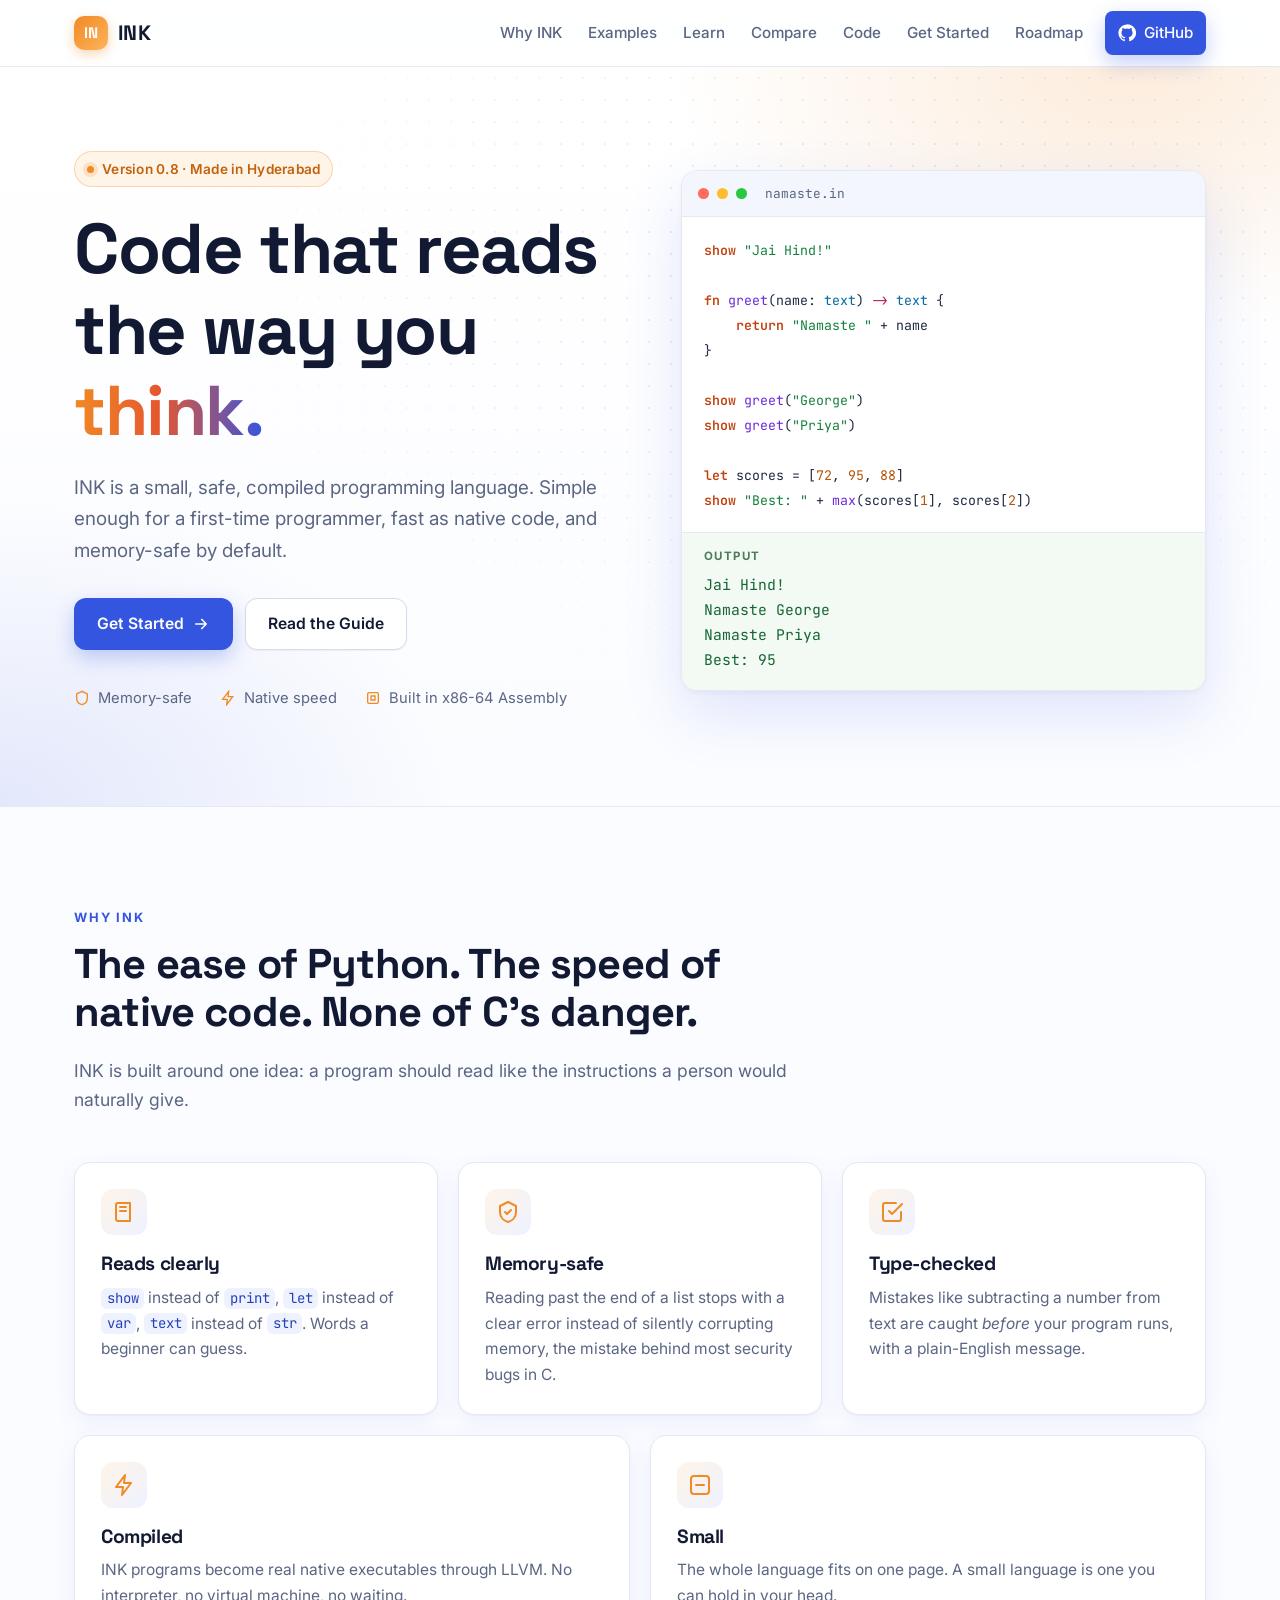
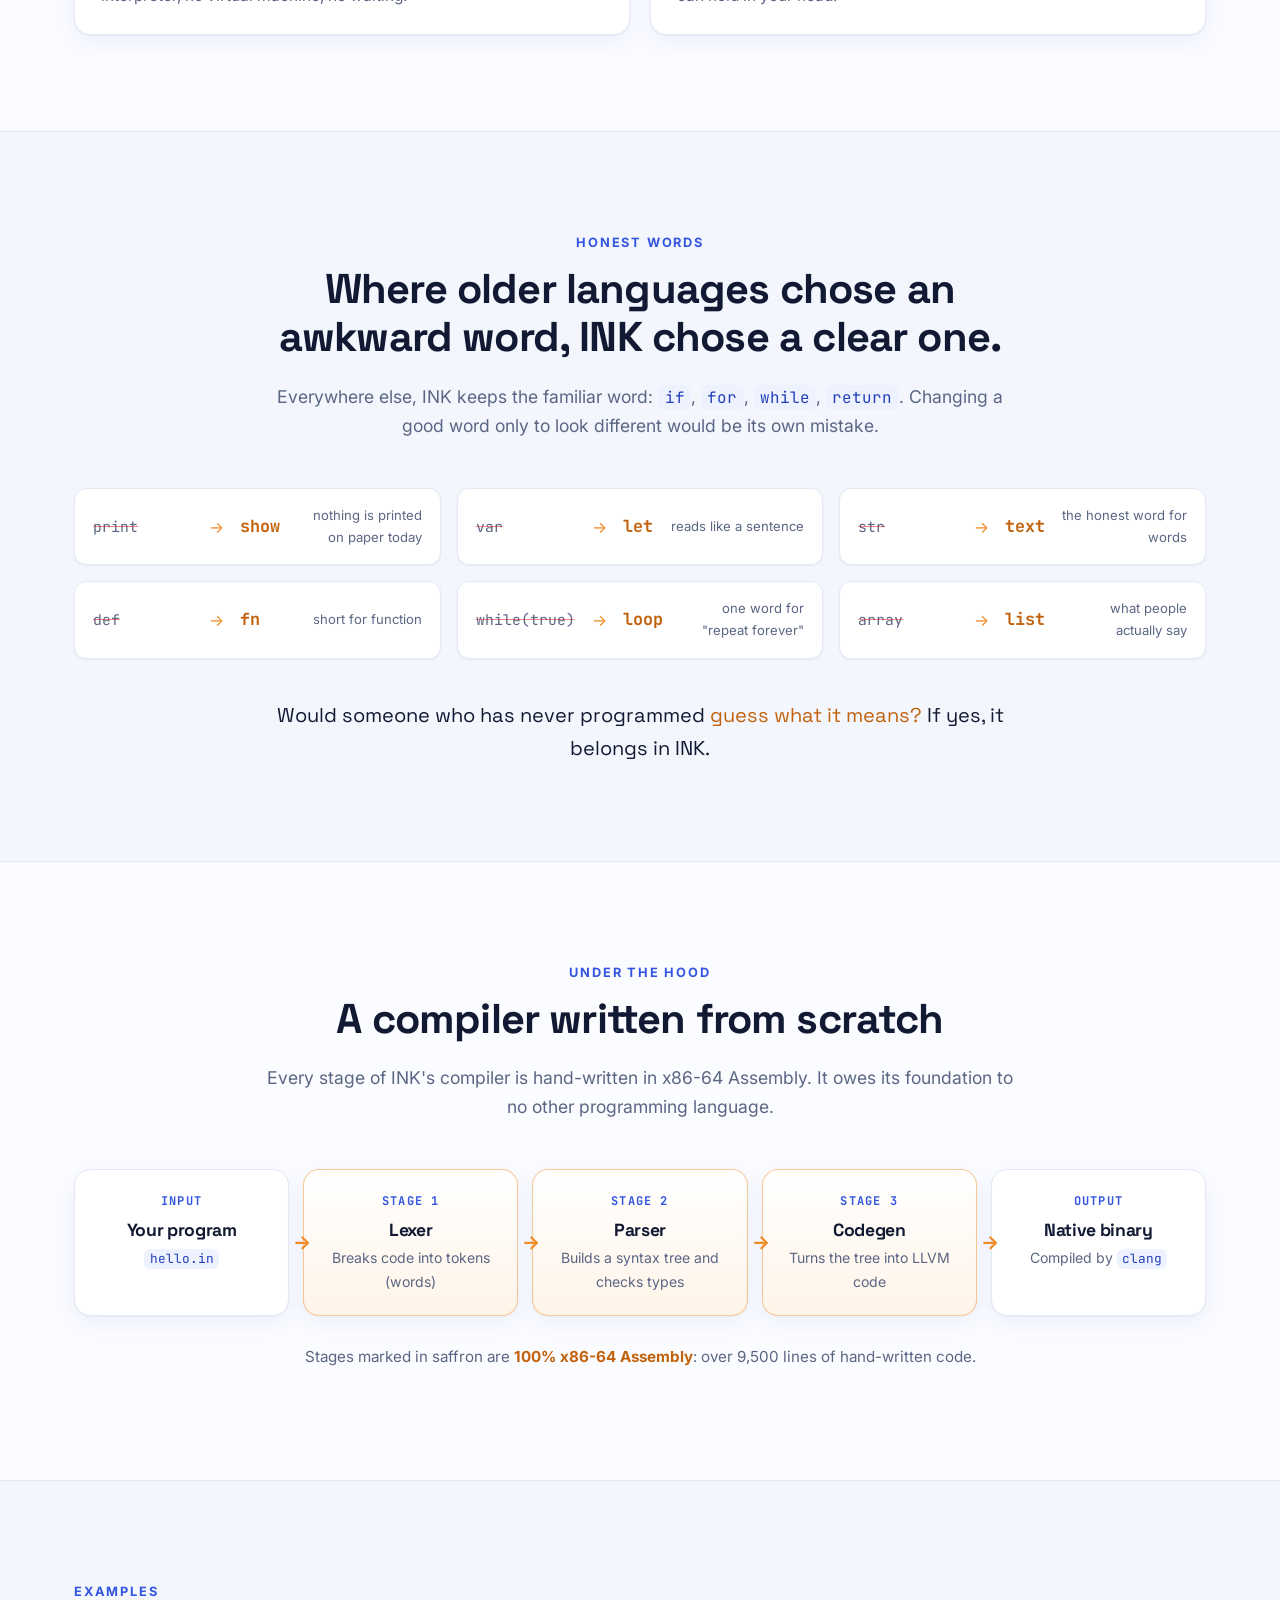
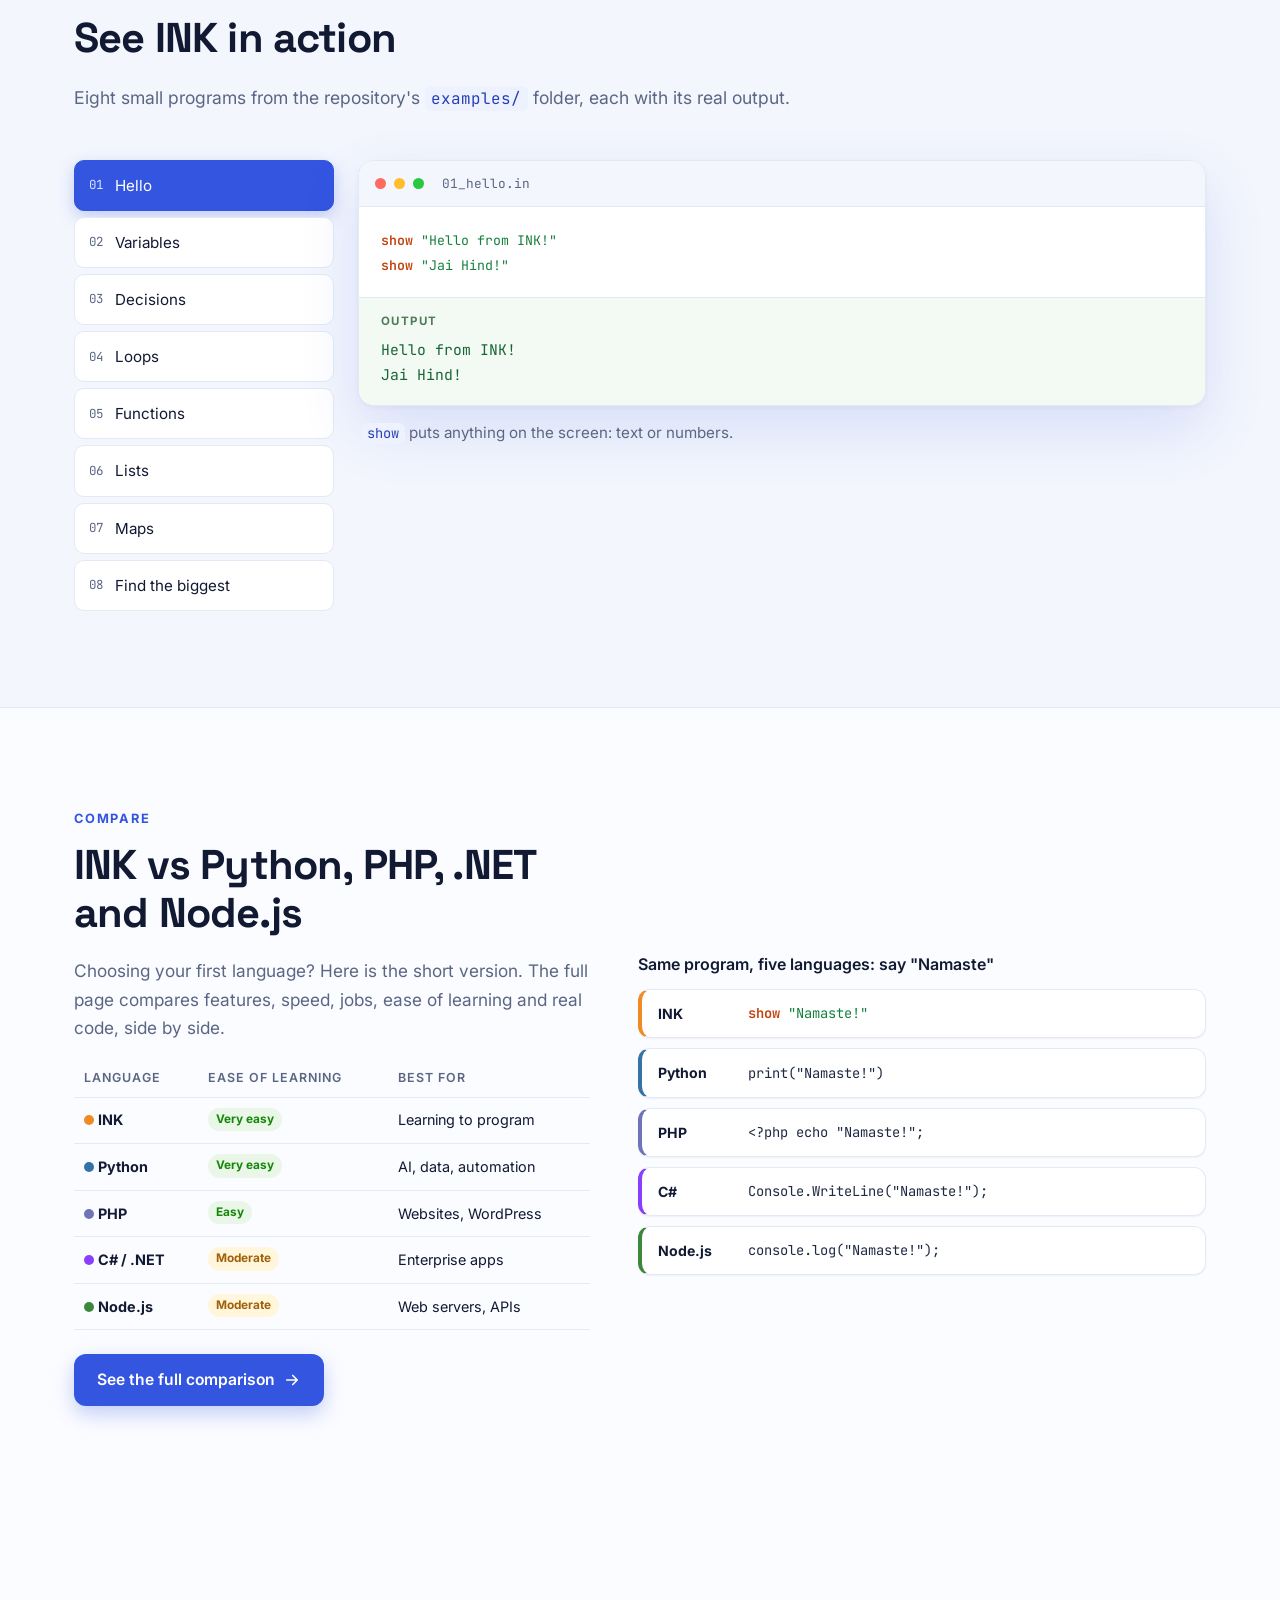
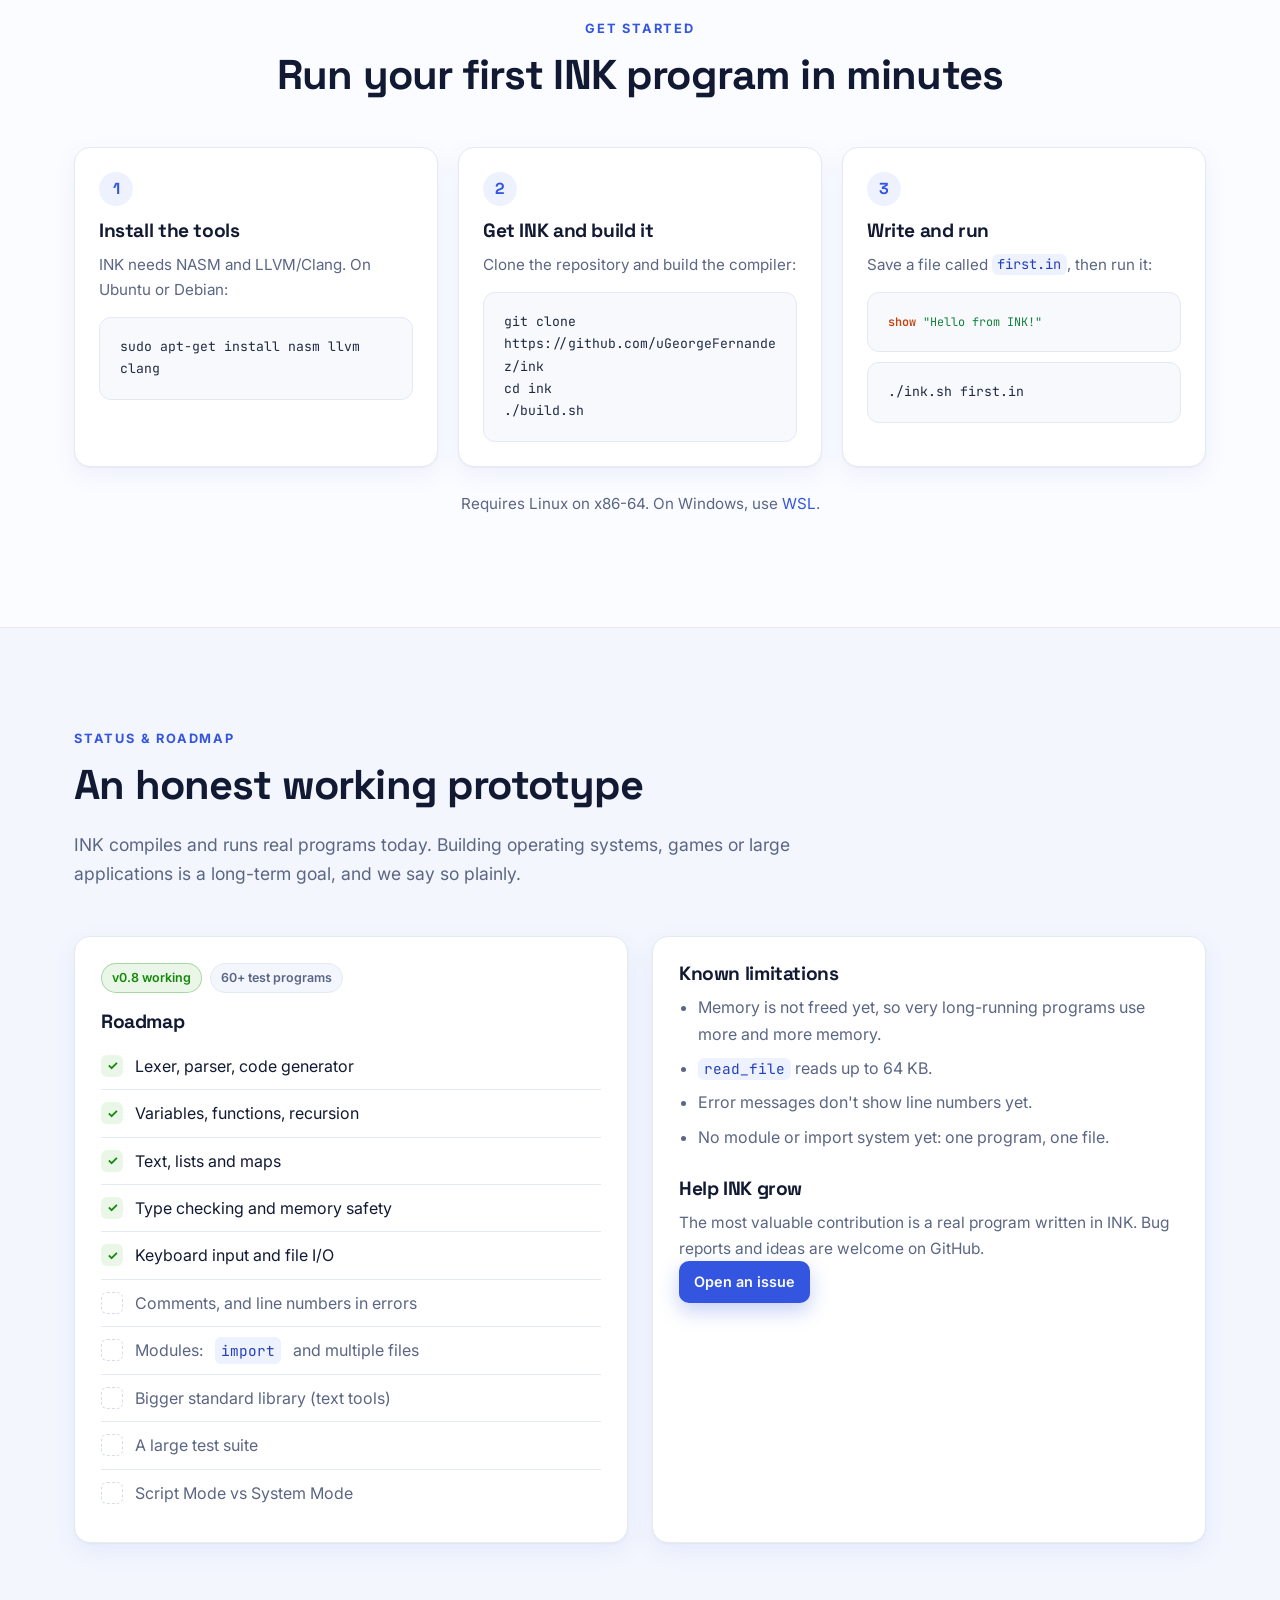
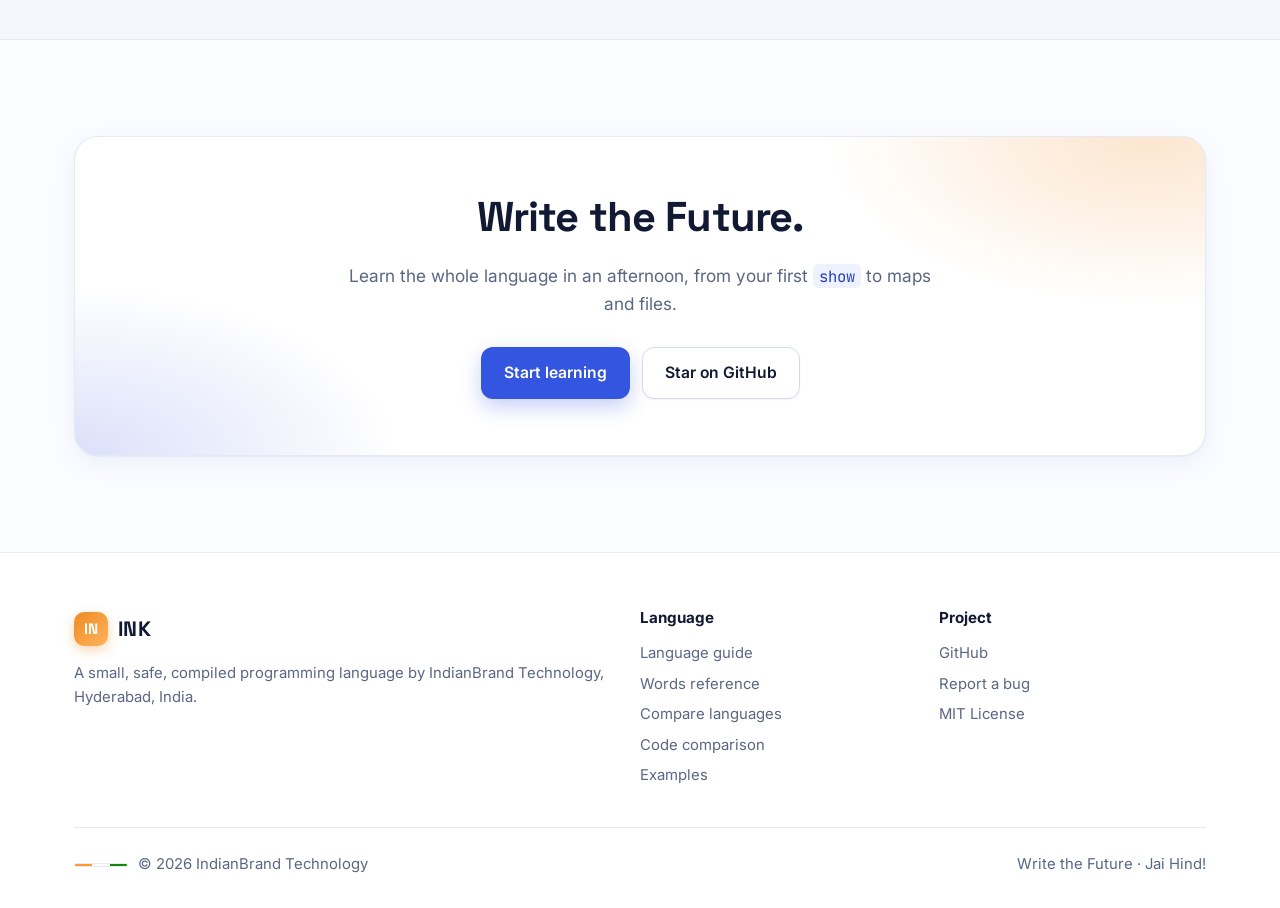
==== index.html @ 9704383c "INK website: home, learn, compare and code pages Co-Authored-By: Claude Opus 5.5 <noreply@anthropic." ====
<!doctype html>
<html lang="en">
<head>
  <meta charset="utf-8">
  <meta name="viewport" content="width=device-width, initial-scale=1">
  <title>INK — Write the Future</title>
  <meta name="description" content="INK is a small, safe, compiled programming language from IndianBrand Technology, Hyderabad. Code that reads the way you think, compiled to fast native binaries.">
  <meta property="og:title" content="INK — Write the Future">
  <meta property="og:description" content="A small, safe, compiled programming language. Its compiler is written entirely in x86-64 Assembly.">
  <meta name="theme-color" content="#ffffff">
  <link rel="icon" href="data:image/svg+xml,%3Csvg xmlns='http://www.w3.org/2000/svg' viewBox='0 0 32 32'%3E%3Crect width='32' height='32' rx='8' fill='%23f08a24'/%3E%3Ctext x='16' y='22' font-family='Arial' font-weight='800' font-size='16' text-anchor='middle' fill='%23ffffff'%3EIN%3C/text%3E%3C/svg%3E">
  <link rel="preconnect" href="https://fonts.googleapis.com">
  <link rel="preconnect" href="https://fonts.gstatic.com" crossorigin>
  <link href="https://fonts.googleapis.com/css2?family=Inter:wght@400;500;600;700&family=JetBrains+Mono:wght@400;600;700&family=Space+Grotesk:wght@500;600;700&display=swap" rel="stylesheet">
  <link rel="stylesheet" href="assets/style.css">
</head>
<body>

<header class="nav">
  <div class="container nav-inner">
    <a class="brand" href="index.html"><span class="brand-mark">IN</span>INK</a>
    <button class="nav-toggle" aria-label="Open menu" aria-expanded="false">
      <svg viewBox="0 0 24 24" fill="none" stroke="currentColor" stroke-width="2" stroke-linecap="round"><path d="M4 7h16M4 12h16M4 17h16"/></svg>
    </button>
    <nav class="nav-links">
      <a href="#why">Why INK</a>
      <a href="#examples">Examples</a>
      <a href="learn.html">Learn</a>
      <a href="compare.html">Compare</a>
      <a href="code.html">Code</a>
      <a href="#start">Get Started</a>
      <a href="#roadmap">Roadmap</a>
      <a class="btn btn-primary btn-sm" href="https://github.com/uGeorgeFernandez/ink">
        <svg viewBox="0 0 24 24" fill="currentColor"><path d="M12 .5a11.5 11.5 0 0 0-3.64 22.41c.58.1.79-.25.79-.56v-2c-3.2.7-3.88-1.37-3.88-1.37-.53-1.33-1.28-1.69-1.28-1.69-1.05-.72.08-.7.08-.7 1.16.08 1.77 1.19 1.77 1.19 1.03 1.77 2.7 1.26 3.36.96.1-.75.4-1.26.73-1.55-2.55-.29-5.24-1.28-5.24-5.69 0-1.26.45-2.29 1.19-3.1-.12-.29-.52-1.46.11-3.05 0 0 .97-.31 3.17 1.18a11 11 0 0 1 5.77 0c2.2-1.49 3.17-1.18 3.17-1.18.63 1.59.23 2.76.11 3.05.74.81 1.19 1.84 1.19 3.1 0 4.42-2.7 5.4-5.26 5.68.41.36.78 1.06.78 2.14v3.17c0 .31.21.67.8.56A11.5 11.5 0 0 0 12 .5Z"/></svg>
        GitHub
      </a>
    </nav>
  </div>
</header>

<!-- Hero -->
<div class="hero">
  <div class="container hero-grid">
    <div>
      <span class="eyebrow"><span class="dot"></span>Version 0.8 · Made in Hyderabad</span>
      <h1>Code that reads<br>the way you <span class="accent">think.</span></h1>
      <p class="lead">INK is a small, safe, compiled programming language. Simple enough for a first-time programmer, fast as native code, and memory-safe by default.</p>
      <div class="hero-cta">
        <a class="btn btn-primary" href="#start">
          Get Started
          <svg viewBox="0 0 24 24" fill="none" stroke="currentColor" stroke-width="2.2" stroke-linecap="round" stroke-linejoin="round"><path d="M5 12h14M13 6l6 6-6 6"/></svg>
        </a>
        <a class="btn btn-ghost" href="learn.html">Read the Guide</a>
      </div>
      <div class="hero-meta">
        <span><svg viewBox="0 0 24 24" fill="none" stroke="currentColor" stroke-width="2" stroke-linecap="round"><path d="M12 2 4 6v6c0 5 3.4 8.8 8 10 4.6-1.2 8-5 8-10V6l-8-4Z"/></svg>Memory-safe</span>
        <span><svg viewBox="0 0 24 24" fill="none" stroke="currentColor" stroke-width="2" stroke-linecap="round"><path d="M13 2 4 14h7l-1 8 9-12h-7l1-8Z"/></svg>Native speed</span>
        <span><svg viewBox="0 0 24 24" fill="none" stroke="currentColor" stroke-width="2" stroke-linecap="round"><rect x="4" y="4" width="16" height="16" rx="2"/><path d="M9 9h6v6H9z"/></svg>Built in x86-64 Assembly</span>
      </div>
    </div>

    <div class="window" aria-label="INK code example">
      <div class="window-bar"><i></i><i></i><i></i><span class="window-title">namaste.in</span></div>
      <pre><code class="ink">show "Jai Hind!"

fn greet(name: text) -&gt; text {
    return "Namaste " + name
}

show greet("George")
show greet("Priya")

let scores = [72, 95, 88]
show "Best: " + max(scores[1], scores[2])</code></pre>
      <div class="output">
        <span class="output-label">Output</span>
        <pre>Jai Hind!
Namaste George
Namaste Priya
Best: 95</pre>
      </div>
    </div>
  </div>
</div>

<!-- Why -->
<section id="why">
  <div class="container">
    <div class="section-head">
      <span class="kicker">Why INK</span>
      <h2>The ease of Python. The speed of native code. None of C's danger.</h2>
      <p>INK is built around one idea: a program should read like the instructions a person would naturally give.</p>
    </div>
    <div class="features">
      <div class="card">
        <div class="icon"><svg viewBox="0 0 24 24" fill="none" stroke="currentColor" stroke-width="2" stroke-linecap="round" stroke-linejoin="round"><path d="M4 19.5V5a2 2 0 0 1 2-2h12v18H6a2 2 0 0 1-2-1.5Z"/><path d="M8 7h6M8 11h6"/></svg></div>
        <h3>Reads clearly</h3>
        <p><code>show</code> instead of <code>print</code>, <code>let</code> instead of <code>var</code>, <code>text</code> instead of <code>str</code>. Words a beginner can guess.</p>
      </div>
      <div class="card">
        <div class="icon"><svg viewBox="0 0 24 24" fill="none" stroke="currentColor" stroke-width="2" stroke-linecap="round" stroke-linejoin="round"><path d="M12 2 4 6v6c0 5 3.4 8.8 8 10 4.6-1.2 8-5 8-10V6l-8-4Z"/><path d="m9 12 2 2 4-4"/></svg></div>
        <h3>Memory-safe</h3>
        <p>Reading past the end of a list stops with a clear error instead of silently corrupting memory, the mistake behind most security bugs in C.</p>
      </div>
      <div class="card">
        <div class="icon"><svg viewBox="0 0 24 24" fill="none" stroke="currentColor" stroke-width="2" stroke-linecap="round" stroke-linejoin="round"><path d="M9 11l3 3L22 4"/><path d="M21 12v7a2 2 0 0 1-2 2H5a2 2 0 0 1-2-2V5a2 2 0 0 1 2-2h11"/></svg></div>
        <h3>Type-checked</h3>
        <p>Mistakes like subtracting a number from text are caught <em>before</em> your program runs, with a plain-English message.</p>
      </div>
      <div class="card">
        <div class="icon"><svg viewBox="0 0 24 24" fill="none" stroke="currentColor" stroke-width="2" stroke-linecap="round" stroke-linejoin="round"><path d="M13 2 4 14h7l-1 8 9-12h-7l1-8Z"/></svg></div>
        <h3>Compiled</h3>
        <p>INK programs become real native executables through LLVM. No interpreter, no virtual machine, no waiting.</p>
      </div>
      <div class="card">
        <div class="icon"><svg viewBox="0 0 24 24" fill="none" stroke="currentColor" stroke-width="2" stroke-linecap="round" stroke-linejoin="round"><rect x="3" y="3" width="18" height="18" rx="3"/><path d="M8 12h8"/></svg></div>
        <h3>Small</h3>
        <p>The whole language fits on one page. A small language is one you can hold in your head.</p>
      </div>
    </div>
  </div>
</section>

<!-- Words -->
<section class="soft" id="words">
  <div class="container">
    <div class="section-head center">
      <span class="kicker">Honest words</span>
      <h2>Where older languages chose an awkward word, INK chose a clear one.</h2>
      <p>Everywhere else, INK keeps the familiar word: <code>if</code>, <code>for</code>, <code>while</code>, <code>return</code>. Changing a good word only to look different would be its own mistake.</p>
    </div>
    <div class="words">
      <div class="word"><span class="old">print</span><span class="arrow">→</span><span class="new">show</span><span class="why">nothing is printed on paper today</span></div>
      <div class="word"><span class="old">var</span><span class="arrow">→</span><span class="new">let</span><span class="why">reads like a sentence</span></div>
      <div class="word"><span class="old">str</span><span class="arrow">→</span><span class="new">text</span><span class="why">the honest word for words</span></div>
      <div class="word"><span class="old">def</span><span class="arrow">→</span><span class="new">fn</span><span class="why">short for function</span></div>
      <div class="word"><span class="old">while(true)</span><span class="arrow">→</span><span class="new">loop</span><span class="why">one word for "repeat forever"</span></div>
      <div class="word"><span class="old">array</span><span class="arrow">→</span><span class="new">list</span><span class="why">what people actually say</span></div>
    </div>
    <p class="quote">Would someone who has never programmed <span>guess what it means?</span> If yes, it belongs in INK.</p>
  </div>
</section>

<!-- How it works -->
<section id="how">
  <div class="container">
    <div class="section-head center">
      <span class="kicker">Under the hood</span>
      <h2>A compiler written from scratch</h2>
      <p>Every stage of INK's compiler is hand-written in x86-64 Assembly. It owes its foundation to no other programming language.</p>
    </div>
    <div class="pipeline">
      <div class="stage"><div class="num">INPUT</div><h3>Your program</h3><p><code>hello.in</code></p></div>
      <div class="stage asm"><div class="num">STAGE 1</div><h3>Lexer</h3><p>Breaks code into tokens (words)</p></div>
      <div class="stage asm"><div class="num">STAGE 2</div><h3>Parser</h3><p>Builds a syntax tree and checks types</p></div>
      <div class="stage asm"><div class="num">STAGE 3</div><h3>Codegen</h3><p>Turns the tree into LLVM code</p></div>
      <div class="stage"><div class="num">OUTPUT</div><h3>Native binary</h3><p>Compiled by <code>clang</code></p></div>
    </div>
    <p class="pipeline-note">Stages marked in saffron are <b>100% x86-64 Assembly</b>: over 9,500 lines of hand-written code.</p>
  </div>
</section>

<!-- Examples -->
<section class="soft" id="examples">
  <div class="container">
    <div class="section-head">
      <span class="kicker">Examples</span>
      <h2>See INK in action</h2>
      <p>Eight small programs from the repository's <code>examples/</code> folder, each with its real output.</p>
    </div>
    <div class="examples">
      <div class="ex-tabs" role="tablist">
        <button class="ex-tab active" data-target="ex1" role="tab" aria-selected="true"><span class="n">01</span>Hello</button>
        <button class="ex-tab" data-target="ex2" role="tab"><span class="n">02</span>Variables</button>
        <button class="ex-tab" data-target="ex3" role="tab"><span class="n">03</span>Decisions</button>
        <button class="ex-tab" data-target="ex4" role="tab"><span class="n">04</span>Loops</button>
        <button class="ex-tab" data-target="ex5" role="tab"><span class="n">05</span>Functions</button>
        <button class="ex-tab" data-target="ex6" role="tab"><span class="n">06</span>Lists</button>
        <button class="ex-tab" data-target="ex7" role="tab"><span class="n">07</span>Maps</button>
        <button class="ex-tab" data-target="ex8" role="tab"><span class="n">08</span>Find the biggest</button>
      </div>
      <div>
        <div class="ex-panel active" id="ex1">
          <div class="window">
            <div class="window-bar"><i></i><i></i><i></i><span class="window-title">01_hello.in</span></div>
            <pre><code class="ink">show "Hello from INK!"
show "Jai Hind!"</code></pre>
            <div class="output"><span class="output-label">Output</span><pre>Hello from INK!
Jai Hind!</pre></div>
          </div>
          <p class="desc"><code>show</code> puts anything on the screen: text or numbers.</p>
        </div>
        <div class="ex-panel" id="ex2">
          <div class="window">
            <div class="window-bar"><i></i><i></i><i></i><span class="window-title">02_variables.in</span></div>
            <pre><code class="ink">let name = "George"
let age = 30
show "Name: " + name
show "Age: " + age</code></pre>
            <div class="output"><span class="output-label">Output</span><pre>Name: George
Age: 30</pre></div>
          </div>
          <p class="desc"><code>let</code> stores a value. Adding a number to text turns it into text automatically.</p>
        </div>
        <div class="ex-panel" id="ex3">
          <div class="window">
            <div class="window-bar"><i></i><i></i><i></i><span class="window-title">03_decisions.in</span></div>
            <pre><code class="ink">let marks = 75
if marks &gt; 90 {
    show "Grade A"
} else if marks &gt; 60 {
    show "Grade B"
} else {
    show "Fail"
}</code></pre>
            <div class="output"><span class="output-label">Output</span><pre>Grade B</pre></div>
          </div>
          <p class="desc"><code>if</code>, <code>else if</code> and <code>else</code> read exactly like plain English.</p>
        </div>
        <div class="ex-panel" id="ex4">
          <div class="window">
            <div class="window-bar"><i></i><i></i><i></i><span class="window-title">04_loops.in</span></div>
            <pre><code class="ink">for i in 0..5 {
    show i
}</code></pre>
            <div class="output"><span class="output-label">Output</span><pre>0
1
2
3
4</pre></div>
          </div>
          <p class="desc">The range <code>0..5</code> counts up to, but not including, 5.</p>
        </div>
        <div class="ex-panel" id="ex5">
          <div class="window">
            <div class="window-bar"><i></i><i></i><i></i><span class="window-title">05_functions.in</span></div>
            <pre><code class="ink">fn add(a: int, b: int) -&gt; int {
    return a + b
}
show add(5, 3)</code></pre>
            <div class="output"><span class="output-label">Output</span><pre>8</pre></div>
          </div>
          <p class="desc"><code>fn</code> defines a function. <code>-&gt;</code> reads as "gives back".</p>
        </div>
        <div class="ex-panel" id="ex6">
          <div class="window">
            <div class="window-bar"><i></i><i></i><i></i><span class="window-title">06_lists.in</span></div>
            <pre><code class="ink">let scores = [10, 20, 30, 40]
show len(scores)
show sum(scores)
show scores[0]</code></pre>
            <div class="output"><span class="output-label">Output</span><pre>4
100
10</pre></div>
          </div>
          <p class="desc">Lists hold values in order. Positions start at 0, and <code>len</code> and <code>sum</code> are built in.</p>
        </div>
        <div class="ex-panel" id="ex7">
          <div class="window">
            <div class="window-bar"><i></i><i></i><i></i><span class="window-title">07_maps.in</span></div>
            <pre><code class="ink">let city = {"George": "Hyderabad", "Priya": "Delhi"}
show city["George"]
show "Priya lives in " + city["Priya"]</code></pre>
            <div class="output"><span class="output-label">Output</span><pre>Hyderabad
Priya lives in Delhi</pre></div>
          </div>
          <p class="desc">Maps look up a value by name instead of by position.</p>
        </div>
        <div class="ex-panel" id="ex8">
          <div class="window">
            <div class="window-bar"><i></i><i></i><i></i><span class="window-title">08_biggest.in</span></div>
            <pre><code class="ink">fn biggest(xs: list) -&gt; int {
    let best = xs[0]
    let i = 1
    while i &lt; len(xs) {
        best = max(best, xs[i])
        i = i + 1
    }
    return best
}
let data = [3, 9, 2, 15, 7]
show biggest(data)</code></pre>
            <div class="output"><span class="output-label">Output</span><pre>15</pre></div>
          </div>
          <p class="desc">A real little program: functions, lists, a <code>while</code> loop and the built-in <code>max</code>.</p>
        </div>
      </div>
    </div>
  </div>
</section>

<!-- Compare teaser -->
<section id="compare">
  <div class="container compare-teaser">
    <div>
      <span class="kicker">Compare</span>
      <h2>INK vs Python, PHP, .NET and Node.js</h2>
      <p style="color:var(--text-muted);font-size:1.08rem">Choosing your first language? Here is the short version. The full page compares features, speed, jobs, ease of learning and real code, side by side.</p>
      <table class="mini-table">
        <thead><tr><th>Language</th><th>Ease of learning</th><th>Best for</th></tr></thead>
        <tbody>
          <tr class="c-ink"><td><span class="lang-dot"></span> <b>INK</b></td><td><span class="lvl hi">Very easy</span></td><td>Learning to program</td></tr>
          <tr class="c-py"><td><span class="lang-dot"></span> <b>Python</b></td><td><span class="lvl hi">Very easy</span></td><td>AI, data, automation</td></tr>
          <tr class="c-php"><td><span class="lang-dot"></span> <b>PHP</b></td><td><span class="lvl hi">Easy</span></td><td>Websites, WordPress</td></tr>
          <tr class="c-cs"><td><span class="lang-dot"></span> <b>C# / .NET</b></td><td><span class="lvl mid">Moderate</span></td><td>Enterprise apps</td></tr>
          <tr class="c-node"><td><span class="lang-dot"></span> <b>Node.js</b></td><td><span class="lvl mid">Moderate</span></td><td>Web servers, APIs</td></tr>
        </tbody>
      </table>
      <p style="margin-top:24px"><a class="btn btn-primary" href="compare.html">See the full comparison
        <svg viewBox="0 0 24 24" fill="none" stroke="currentColor" stroke-width="2.2" stroke-linecap="round" stroke-linejoin="round"><path d="M5 12h14M13 6l6 6-6 6"/></svg></a></p>
    </div>
    <div>
      <p style="font-weight:600;margin-bottom:12px">Same program, five languages: say "Namaste"</p>
      <div class="teaser-list">
        <div class="teaser-row c-ink"><b>INK</b><code class="ink">show "Namaste!"</code></div>
        <div class="teaser-row c-py"><b>Python</b><code>print("Namaste!")</code></div>
        <div class="teaser-row c-php"><b>PHP</b><code>&lt;?php echo "Namaste!";</code></div>
        <div class="teaser-row c-cs"><b>C#</b><code>Console.WriteLine("Namaste!");</code></div>
        <div class="teaser-row c-node"><b>Node.js</b><code>console.log("Namaste!");</code></div>
      </div>
    </div>
  </div>
</section>

<!-- Get started -->
<section id="start">
  <div class="container">
    <div class="section-head center">
      <span class="kicker">Get started</span>
      <h2>Run your first INK program in minutes</h2>
    </div>
    <div class="steps">
      <div class="step">
        <h3>Install the tools</h3>
        <p>INK needs NASM and LLVM/Clang. On Ubuntu or Debian:</p>
        <pre class="code">sudo apt-get install nasm llvm clang</pre>
      </div>
      <div class="step">
        <h3>Get INK and build it</h3>
        <p>Clone the repository and build the compiler:</p>
        <pre class="code">git clone https://github.com/uGeorgeFernandez/ink
cd ink
./build.sh</pre>
      </div>
      <div class="step">
        <h3>Write and run</h3>
        <p>Save a file called <code>first.in</code>, then run it:</p>
        <pre class="code"><code class="ink">show "Hello from INK!"</code></pre>
        <pre class="code" style="margin-top:10px">./ink.sh first.in</pre>
      </div>
    </div>
    <p class="req">Requires Linux on x86-64. On Windows, use <a href="https://learn.microsoft.com/windows/wsl/install">WSL</a>.</p>
  </div>
</section>

<!-- Status & roadmap -->
<section class="soft" id="roadmap">
  <div class="container">
    <div class="section-head">
      <span class="kicker">Status &amp; roadmap</span>
      <h2>An honest working prototype</h2>
      <p>INK compiles and runs real programs today. Building operating systems, games or large applications is a long-term goal, and we say so plainly.</p>
    </div>
    <div class="status-grid">
      <div class="card">
        <div class="badge-row"><span class="pill ok">v0.8 working</span><span class="pill">60+ test programs</span></div>
        <h3>Roadmap</h3>
        <ul class="roadmap">
          <li class="done"><span class="chk">✓</span>Lexer, parser, code generator</li>
          <li class="done"><span class="chk">✓</span>Variables, functions, recursion</li>
          <li class="done"><span class="chk">✓</span>Text, lists and maps</li>
          <li class="done"><span class="chk">✓</span>Type checking and memory safety</li>
          <li class="done"><span class="chk">✓</span>Keyboard input and file I/O</li>
          <li class="todo"><span class="chk"></span>Comments, and line numbers in errors</li>
          <li class="todo"><span class="chk"></span>Modules: <code>import</code> and multiple files</li>
          <li class="todo"><span class="chk"></span>Bigger standard library (text tools)</li>
          <li class="todo"><span class="chk"></span>A large test suite</li>
          <li class="todo"><span class="chk"></span>Script Mode vs System Mode</li>
        </ul>
      </div>
      <div class="card">
        <h3>Known limitations</h3>
        <ul class="limits">
          <li>Memory is not freed yet, so very long-running programs use more and more memory.</li>
          <li><code>read_file</code> reads up to 64 KB.</li>
          <li>Error messages don't show line numbers yet.</li>
          <li>No module or import system yet: one program, one file.</li>
        </ul>
        <h3 style="margin-top:28px">Help INK grow</h3>
        <p class="muted" style="color:var(--text-muted)">The most valuable contribution is a real program written in INK. Bug reports and ideas are welcome on GitHub.</p>
        <a class="btn btn-primary btn-sm" href="https://github.com/uGeorgeFernandez/ink/issues">Open an issue</a>
      </div>
    </div>
  </div>
</section>

<!-- CTA -->
<section>
  <div class="container">
    <div class="cta-band">
      <h2>Write the Future.</h2>
      <p>Learn the whole language in an afternoon, from your first <code>show</code> to maps and files.</p>
      <div class="hero-cta">
        <a class="btn btn-primary" href="learn.html">Start learning</a>
        <a class="btn btn-ghost" href="https://github.com/uGeorgeFernandez/ink">Star on GitHub</a>
      </div>
    </div>
  </div>
</section>

<footer>
  <div class="container">
    <div class="foot-grid">
      <div>
        <a class="brand" href="index.html"><span class="brand-mark">IN</span>INK</a>
        <p>A small, safe, compiled programming language by IndianBrand Technology, Hyderabad, India.</p>
      </div>
      <div>
        <h4>Language</h4>
        <a href="learn.html">Language guide</a>
        <a href="learn.html#reference">Words reference</a>
        <a href="compare.html">Compare languages</a>
        <a href="code.html">Code comparison</a>
        <a href="#examples">Examples</a>
      </div>
      <div>
        <h4>Project</h4>
        <a href="https://github.com/uGeorgeFernandez/ink">GitHub</a>
        <a href="https://github.com/uGeorgeFernandez/ink/issues">Report a bug</a>
        <a href="https://github.com/uGeorgeFernandez/ink/blob/main/LICENSE">MIT License</a>
      </div>
    </div>
    <div class="foot-bottom">
      <span><span class="tricolor"><i></i><i></i><i></i></span>© <span id="year">2026</span> IndianBrand Technology</span>
      <span>Write the Future · Jai Hind!</span>
    </div>
  </div>
</footer>

<script src="assets/site.js"></script>
</body>
</html>
---- assets/style.css ----
/* INK website: modern light theme */
:root {
  --primary: #3355e0;
  --primary-deep: #2440b8;
  --primary-soft: #eef2ff;
  --saffron: #f08a24;
  --saffron-soft: #fff4e8;
  --green: #138808;
  --green-soft: #eaf7e8;

  --bg: #fbfcff;
  --bg-soft: #f3f6fd;
  --surface: #ffffff;
  --border: #e4e9f4;
  --border-strong: #d3dbec;
  --text: #121a33;
  --text-muted: #5b6684;

  --code-bg: #f8f9fd;
  --code-border: #e4e9f4;
  --code-text: #1f2a44;
  --out-bg: #f2faf3;
  --out-text: #166534;

  --radius: 16px;
  --shadow-sm: 0 1px 2px rgba(18, 26, 51, .05);
  --shadow: 0 1px 2px rgba(18, 26, 51, .04), 0 8px 24px rgba(51, 85, 224, .07);
  --shadow-lg: 0 2px 4px rgba(18, 26, 51, .04), 0 24px 60px rgba(51, 85, 224, .14);
  --maxw: 1180px;
  --font: "Inter", system-ui, -apple-system, "Segoe UI", Roboto, sans-serif;
  --display: "Space Grotesk", var(--font);
  --mono: "JetBrains Mono", ui-monospace, "Cascadia Code", Consolas, monospace;
}

*, *::before, *::after { box-sizing: border-box; }
html { scroll-behavior: smooth; scroll-padding-top: 84px; }
body {
  margin: 0;
  font-family: var(--font);
  font-size: 16px;
  line-height: 1.65;
  color: var(--text);
  background: var(--bg);
  -webkit-font-smoothing: antialiased;
  overflow-x: hidden;
}
a { color: var(--primary); text-decoration: none; }
a:hover { text-decoration: underline; }
h1, h2, h3, h4 { font-family: var(--display); line-height: 1.15; margin: 0 0 .5em; letter-spacing: -.02em; color: var(--text); }
h2 { font-size: clamp(1.8rem, 3.6vw, 2.6rem); }
h3 { font-size: 1.2rem; }
p { margin: 0 0 1em; }
code { font-family: var(--mono); font-size: .9em; }
:not(pre) > code {
  background: var(--primary-soft);
  color: var(--primary-deep);
  padding: .1em .4em;
  border-radius: 6px;
}

.container { max-width: var(--maxw); margin: 0 auto; padding: 0 24px; }
@media (max-width: 600px) { .container { padding: 0 16px; } }

/* ---------- Nav ---------- */
.nav {
  position: sticky; top: 0; z-index: 50;
  background: rgba(255, 255, 255, .82);
  backdrop-filter: saturate(180%) blur(14px);
  -webkit-backdrop-filter: saturate(180%) blur(14px);
  border-bottom: 1px solid var(--border);
}
.nav-inner { display: flex; align-items: center; gap: 24px; height: 66px; }
.brand { display: flex; align-items: center; gap: 10px; color: var(--text); font-family: var(--display); font-weight: 700; font-size: 1.3rem; letter-spacing: .02em; }
.brand:hover { text-decoration: none; }
.brand-mark {
  width: 34px; height: 34px; border-radius: 10px;
  display: grid; place-items: center;
  background: linear-gradient(135deg, var(--saffron), #ffb35c);
  color: #fff; font-size: .95rem; font-weight: 800;
  box-shadow: 0 4px 12px rgba(240, 138, 36, .35);
}
.nav-links { display: flex; gap: 2px; margin-left: auto; align-items: center; }
.nav-links a {
  color: var(--text-muted); font-size: .95rem; font-weight: 500;
  padding: 8px 12px; border-radius: 8px;
}
.nav-links a:hover { color: var(--text); background: var(--bg-soft); text-decoration: none; }
.nav-links a.active { color: var(--primary); background: var(--primary-soft); }
.nav-links .btn { margin-left: 8px; }
.nav-toggle { display: none; margin-left: auto; background: none; border: 0; color: var(--text); padding: 8px; cursor: pointer; }
.nav-toggle svg { width: 26px; height: 26px; }
@media (max-width: 900px) {
  .nav-toggle { display: block; }
  .nav-links {
    display: none; position: absolute; left: 0; right: 0; top: 66px;
    flex-direction: column; align-items: stretch; gap: 2px;
    background: #fff; padding: 12px 16px 20px;
    border-bottom: 1px solid var(--border); box-shadow: var(--shadow);
  }
  .nav-links.open { display: flex; }
  .nav-links .btn { margin: 8px 0 0; justify-content: center; }
}

/* ---------- Buttons ---------- */
.btn {
  display: inline-flex; align-items: center; gap: 8px;
  font-weight: 600; font-size: .98rem;
  padding: 12px 22px; border-radius: 12px;
  border: 1px solid transparent; cursor: pointer;
  transition: transform .15s ease, background .15s ease, box-shadow .15s ease;
}
.btn:hover { text-decoration: none; transform: translateY(-1px); }
.btn svg { width: 18px; height: 18px; }
.btn-primary { background: var(--primary); color: #fff !important; box-shadow: 0 8px 20px rgba(51, 85, 224, .28); }
.btn-primary:hover { background: var(--primary-deep); }
.btn-ghost { background: #fff; color: var(--text) !important; border-color: var(--border-strong); box-shadow: var(--shadow-sm); }
.btn-ghost:hover { border-color: var(--primary); color: var(--primary) !important; }
.btn-sm { padding: 8px 14px; font-size: .9rem; border-radius: 10px; }

/* ---------- Hero ---------- */
.hero {
  position: relative; overflow: hidden;
  background:
    radial-gradient(700px 420px at 88% 0%, rgba(240, 138, 36, .16), transparent 65%),
    radial-gradient(700px 480px at 0% 100%, rgba(51, 85, 224, .12), transparent 65%),
    linear-gradient(180deg, #ffffff, var(--bg));
  padding: 84px 0 96px;
  border-bottom: 1px solid var(--border);
}
.hero::after {
  content: ""; position: absolute; inset: 0; pointer-events: none;
  background-image: radial-gradient(rgba(51, 85, 224, .14) 1px, transparent 1px);
  background-size: 22px 22px;
  mask-image: radial-gradient(ellipse at 70% 30%, #000 10%, transparent 60%);
  -webkit-mask-image: radial-gradient(ellipse at 70% 30%, #000 10%, transparent 60%);
}
.hero-grid { position: relative; z-index: 1; display: grid; grid-template-columns: 1.05fr 1fr; gap: 56px; align-items: center; }
.eyebrow {
  display: inline-flex; align-items: center; gap: 8px;
  font-size: .85rem; font-weight: 600; letter-spacing: .02em;
  color: #c2620c; background: var(--saffron-soft);
  border: 1px solid rgba(240, 138, 36, .3);
  padding: 6px 12px; border-radius: 999px; margin-bottom: 22px;
}
.eyebrow .dot { width: 7px; height: 7px; border-radius: 50%; background: var(--saffron); box-shadow: 0 0 0 4px rgba(240, 138, 36, .18); }
.hero h1 { font-size: clamp(2.6rem, 6vw, 4.4rem); margin-bottom: 20px; }
.accent {
  background: linear-gradient(90deg, var(--saffron), #e5572f 45%, var(--primary));
  -webkit-background-clip: text; background-clip: text; color: transparent;
}
.hero .lead { font-size: 1.18rem; color: var(--text-muted); max-width: 34em; margin-bottom: 32px; }
.hero-cta { display: flex; flex-wrap: wrap; gap: 12px; margin-bottom: 36px; }
.hero-meta { display: flex; flex-wrap: wrap; gap: 10px 28px; color: var(--text-muted); font-size: .92rem; }
.hero-meta span { display: inline-flex; align-items: center; gap: 8px; }
.hero-meta svg { width: 16px; height: 16px; color: var(--saffron); }
@media (max-width: 960px) {
  .hero { padding: 56px 0 64px; }
  .hero-grid { grid-template-columns: 1fr; gap: 40px; }
}

/* ---------- Code windows ---------- */
.window {
  background: var(--surface);
  border: 1px solid var(--border);
  border-radius: var(--radius);
  box-shadow: var(--shadow-lg);
  overflow: hidden;
  color: var(--code-text);
  min-width: 0;
}
.window-bar {
  display: flex; align-items: center; gap: 8px;
  padding: 12px 16px; border-bottom: 1px solid var(--border);
  background: var(--bg-soft);
}
.window-bar i { width: 11px; height: 11px; border-radius: 50%; background: #d7deee; display: block; }
.window-bar i:nth-child(1) { background: #ff6b5f; }
.window-bar i:nth-child(2) { background: #ffbd2e; }
.window-bar i:nth-child(3) { background: #28c840; }
.window-title { margin-left: 10px; font-family: var(--mono); font-size: .8rem; color: var(--text-muted); }
.window pre { margin: 0; padding: 20px 22px; overflow-x: auto; font-family: var(--mono); font-size: .92rem; line-height: 1.7; background: var(--surface); }
.output {
  border-top: 1px solid var(--border); background: var(--out-bg);
  padding: 14px 22px 18px; font-family: var(--mono); font-size: .88rem;
}
.output-label { display: block; font-size: .72rem; letter-spacing: .12em; text-transform: uppercase; color: #4d7c57; margin-bottom: 6px; font-family: var(--font); font-weight: 700; }
.output pre { padding: 0; color: var(--out-text); background: transparent; }

pre.code {
  background: var(--code-bg); color: var(--code-text);
  border: 1px solid var(--code-border); border-radius: 12px;
  padding: 18px 20px; margin: 0 0 1.2em; overflow-x: auto;
  font-family: var(--mono); font-size: .9rem; line-height: 1.7;
}
pre.code.out { color: var(--out-text); background: var(--out-bg); border-color: #d4ecd8; }
pre.code.out::before { content: "Output"; display: block; font-family: var(--font); font-size: .7rem; letter-spacing: .12em; text-transform: uppercase; color: #4d7c57; font-weight: 700; margin-bottom: 4px; }

/* syntax tokens (light) */
.t-kw { color: #c2410c; font-weight: 600; }
.t-ty { color: #0369a1; }
.t-fn { color: #6d28d9; }
.t-st { color: #15803d; }
.t-nu { color: #b45309; }
.t-co { color: #8a94ad; font-style: italic; }
.t-op { color: #be123c; }
.t-va { color: #1d4ed8; }

/* ---------- Sections ---------- */
section { padding: 96px 0; }
section.soft { background: var(--bg-soft); border-top: 1px solid var(--border); border-bottom: 1px solid var(--border); }
@media (max-width: 700px) { section { padding: 64px 0; } }
.section-head { max-width: 760px; margin-bottom: 48px; }
.section-head.center { margin-left: auto; margin-right: auto; text-align: center; }
.kicker { display: inline-block; font-size: .8rem; font-weight: 700; letter-spacing: .14em; text-transform: uppercase; color: var(--primary); margin-bottom: 12px; }
.section-head p { color: var(--text-muted); font-size: 1.1rem; }

/* features */
.features { display: grid; grid-template-columns: repeat(6, 1fr); gap: 20px; }
.features .card { grid-column: span 2; }
.features .card:nth-child(n+4) { grid-column: span 3; }
@media (max-width: 760px) { .features { grid-template-columns: 1fr; } .features .card, .features .card:nth-child(n+4) { grid-column: auto; } }
.card {
  background: var(--surface); border: 1px solid var(--border);
  border-radius: var(--radius); padding: 26px; box-shadow: var(--shadow);
  transition: transform .2s ease, border-color .2s ease, box-shadow .2s ease;
  min-width: 0;
}
.card:hover { transform: translateY(-3px); border-color: rgba(51, 85, 224, .35); box-shadow: var(--shadow-lg); }
.card .icon {
  width: 46px; height: 46px; border-radius: 12px; display: grid; place-items: center;
  background: linear-gradient(135deg, var(--saffron-soft), var(--primary-soft));
  color: var(--saffron); margin-bottom: 18px;
}
.card .icon svg { width: 24px; height: 24px; }
.card p { color: var(--text-muted); margin: 0; font-size: .97rem; }

/* words */
.words { display: grid; grid-template-columns: repeat(auto-fit, minmax(300px, 1fr)); gap: 16px; }
.word {
  display: flex; align-items: center; gap: 16px;
  background: var(--surface); border: 1px solid var(--border);
  border-radius: 12px; padding: 16px 18px; box-shadow: var(--shadow-sm);
}
.word .old { font-family: var(--mono); color: var(--text-muted); text-decoration: line-through; text-decoration-color: rgba(220, 38, 38, .55); font-size: .92rem; min-width: 100px; }
.word .arrow { color: var(--saffron); flex: none; }
.word .new { font-family: var(--mono); font-weight: 700; color: #c2620c; font-size: 1.05rem; }
.word .why { margin-left: auto; font-size: .82rem; color: var(--text-muted); text-align: right; }
.quote { margin: 40px auto 0; max-width: 760px; text-align: center; font-family: var(--display); font-size: 1.25rem; }
.quote span { color: #c2620c; }

/* pipeline */
.pipeline { display: grid; grid-template-columns: repeat(5, 1fr); gap: 14px; align-items: stretch; }
.stage {
  position: relative; background: var(--surface); border: 1px solid var(--border);
  border-radius: var(--radius); padding: 22px 18px; text-align: center; box-shadow: var(--shadow);
}
.stage .num { font-family: var(--mono); font-size: .75rem; color: var(--primary); font-weight: 700; letter-spacing: .1em; }
.stage h3 { margin: 8px 0 6px; font-size: 1.1rem; }
.stage p { margin: 0; font-size: .88rem; color: var(--text-muted); }
.stage code { font-size: .8rem; }
.stage:not(:last-child)::after {
  content: "→"; position: absolute; right: -14px; top: 50%; transform: translate(50%, -50%);
  color: var(--saffron); font-weight: 700; font-size: 1.2rem; z-index: 1;
}
.stage.asm { border-color: rgba(240, 138, 36, .45); background: linear-gradient(180deg, #fff, var(--saffron-soft)); }
.pipeline-note { text-align: center; color: var(--text-muted); margin-top: 28px; font-size: .95rem; }
.pipeline-note b { color: #c2620c; }
@media (max-width: 900px) {
  .pipeline { grid-template-columns: 1fr; }
  .stage:not(:last-child)::after { content: "↓"; right: 50%; top: auto; bottom: -14px; transform: translate(50%, 50%); }
}

/* examples */
.examples { display: grid; grid-template-columns: 260px minmax(0, 1fr); gap: 24px; align-items: start; }
.ex-tabs { display: flex; flex-direction: column; gap: 6px; }
.ex-tab {
  text-align: left; font: inherit; font-size: .95rem; cursor: pointer;
  background: var(--surface); color: var(--text); border: 1px solid var(--border);
  border-radius: 10px; padding: 12px 14px; display: flex; gap: 12px; align-items: center;
  transition: border-color .15s ease, background .15s ease;
}
.ex-tab .n { font-family: var(--mono); font-size: .78rem; color: var(--text-muted); }
.ex-tab:hover { border-color: rgba(51, 85, 224, .4); }
.ex-tab.active { background: var(--primary); color: #fff; border-color: var(--primary); box-shadow: 0 6px 16px rgba(51, 85, 224, .25); }
.ex-tab.active .n { color: #dbe3ff; }
.ex-panel { display: none; }
.ex-panel.active { display: block; }
.ex-panel .desc { color: var(--text-muted); margin: 14px 4px 0; font-size: .95rem; }
@media (max-width: 820px) {
  .examples { grid-template-columns: minmax(0, 1fr); }
  .ex-tabs { flex-direction: row; overflow-x: auto; padding-bottom: 6px; scrollbar-width: thin; }
  .ex-tab { flex: none; }
}

/* get started */
.steps { display: grid; grid-template-columns: repeat(3, 1fr); gap: 20px; counter-reset: step; }
.step { background: var(--surface); border: 1px solid var(--border); border-radius: var(--radius); padding: 24px; box-shadow: var(--shadow); min-width: 0; }
.step::before {
  counter-increment: step; content: counter(step);
  display: grid; place-items: center; width: 34px; height: 34px; border-radius: 50%;
  background: var(--primary-soft); color: var(--primary); font-weight: 700; font-family: var(--display);
  margin-bottom: 14px;
}
.step p { color: var(--text-muted); font-size: .95rem; }
.step pre.code { font-size: .82rem; margin: 0; white-space: pre-wrap; word-break: break-word; }
@media (max-width: 900px) { .steps { grid-template-columns: 1fr; } }
.req { margin-top: 24px; color: var(--text-muted); font-size: .95rem; text-align: center; }

/* status + roadmap */
.status-grid { display: grid; grid-template-columns: 1fr 1fr; gap: 24px; }
@media (max-width: 860px) { .status-grid { grid-template-columns: 1fr; } }
.roadmap { list-style: none; padding: 0; margin: 0; }
.roadmap li { display: flex; gap: 12px; align-items: flex-start; padding: 10px 0; border-bottom: 1px solid var(--border); }
.roadmap li:last-child { border-bottom: 0; }
.roadmap .chk { flex: none; width: 22px; height: 22px; border-radius: 6px; display: grid; place-items: center; margin-top: 2px; font-size: .8rem; font-weight: 700; }
.roadmap .done .chk { background: var(--green-soft); color: var(--green); }
.roadmap .todo .chk { border: 1.5px dashed var(--border-strong); color: var(--text-muted); }
.roadmap .todo { color: var(--text-muted); }
.limits { margin: 0; padding-left: 1.2em; color: var(--text-muted); }
.limits li { margin-bottom: 8px; }
.badge-row { display: flex; flex-wrap: wrap; gap: 8px; margin-bottom: 18px; }
.pill { font-size: .78rem; font-weight: 600; padding: 4px 10px; border-radius: 999px; background: var(--bg-soft); border: 1px solid var(--border); color: var(--text-muted); }
.pill.ok { color: var(--green); border-color: rgba(19, 136, 8, .3); background: var(--green-soft); }

/* CTA band */
.cta-band {
  background:
    radial-gradient(500px 260px at 95% 0%, rgba(240, 138, 36, .22), transparent 65%),
    radial-gradient(500px 260px at 0% 100%, rgba(51, 85, 224, .18), transparent 65%),
    #fff;
  border: 1px solid var(--border);
  box-shadow: var(--shadow);
  border-radius: 24px; padding: 56px 40px; text-align: center;
}
.cta-band p { color: var(--text-muted); max-width: 600px; margin: 0 auto 28px; font-size: 1.08rem; }
.cta-band .hero-cta { justify-content: center; margin: 0; }
@media (max-width: 600px) { .cta-band { padding: 40px 20px; } }

/* footer */
footer { background: #fff; border-top: 1px solid var(--border); color: var(--text-muted); padding: 56px 0 32px; font-size: .93rem; }
.foot-grid { display: grid; grid-template-columns: 2fr 1fr 1fr; gap: 32px; margin-bottom: 36px; }
footer h4 { font-size: .95rem; margin-bottom: 12px; font-family: var(--font); letter-spacing: 0; }
footer a { color: var(--text-muted); display: block; padding: 3px 0; }
footer a:hover { color: var(--primary); }
footer .brand { margin-bottom: 12px; color: var(--text); }
.foot-bottom { border-top: 1px solid var(--border); padding-top: 24px; display: flex; flex-wrap: wrap; justify-content: space-between; gap: 12px; }
.tricolor { display: inline-flex; height: 4px; width: 54px; border-radius: 4px; overflow: hidden; vertical-align: middle; margin-right: 10px; border: 1px solid var(--border); }
.tricolor i { flex: 1; } .tricolor i:nth-child(1) { background: #ff9933; } .tricolor i:nth-child(2) { background: #fff; } .tricolor i:nth-child(3) { background: var(--green); }
@media (max-width: 760px) { .foot-grid { grid-template-columns: 1fr 1fr; } .foot-grid > div:first-child { grid-column: 1 / -1; } }

/* ---------- Inner page hero ---------- */
.page-hero {
  position: relative; overflow: hidden; padding: 64px 0 56px;
  background:
    radial-gradient(600px 300px at 92% 0%, rgba(240, 138, 36, .15), transparent 65%),
    radial-gradient(600px 300px at 0% 100%, rgba(51, 85, 224, .1), transparent 65%),
    #fff;
  border-bottom: 1px solid var(--border);
}
.page-hero h1 { font-size: clamp(2.2rem, 5vw, 3.4rem); }
.page-hero p { color: var(--text-muted); font-size: 1.12rem; max-width: 700px; margin: 0; }

/* ---------- Learn page ---------- */
.docs { display: grid; grid-template-columns: 240px minmax(0, 1fr); gap: 56px; padding-top: 56px; padding-bottom: 96px; }
.toc { position: sticky; top: 88px; align-self: start; max-height: calc(100vh - 110px); overflow-y: auto; }
.toc h4 { font-size: .75rem; text-transform: uppercase; letter-spacing: .14em; color: var(--text-muted); margin-bottom: 10px; font-family: var(--font); }
.toc a { display: block; color: var(--text-muted); font-size: .93rem; padding: 6px 12px; border-left: 2px solid var(--border); }
.toc a:hover { color: var(--text); text-decoration: none; }
.toc a.active { color: var(--primary); border-left-color: var(--primary); font-weight: 600; }
.doc h2 { font-size: 1.9rem; margin-top: 64px; padding-top: 8px; }
.doc h2:first-child { margin-top: 0; }
.doc h2 .sn { color: var(--saffron); font-family: var(--mono); font-size: .65em; margin-right: 10px; vertical-align: middle; }
.doc h3 { margin-top: 32px; }
.doc .muted { color: var(--text-muted); }
.callout {
  border: 1px solid rgba(240, 138, 36, .35); background: var(--saffron-soft);
  border-radius: 12px; padding: 16px 18px; margin: 0 0 1.2em; font-size: .97rem;
}
.callout b { color: #c2410c; }
.ref-table { width: 100%; border-collapse: collapse; margin: 0 0 1.4em; font-size: .94rem; }
.ref-table th, .ref-table td { text-align: left; padding: 10px 12px; border-bottom: 1px solid var(--border); vertical-align: top; }
.ref-table th { font-size: .75rem; text-transform: uppercase; letter-spacing: .1em; color: var(--text-muted); }
.ref-table td:first-child { font-family: var(--mono); font-weight: 700; color: #c2620c; white-space: nowrap; }
.ref-table td:nth-child(2) { font-family: var(--mono); color: var(--text-muted); }
.table-wrap { overflow-x: auto; }
.mobile-toc { display: none; margin-bottom: 24px; }
.mobile-toc select { width: 100%; font: inherit; padding: 10px 12px; border-radius: 10px; border: 1px solid var(--border); background: var(--surface); color: var(--text); }
@media (max-width: 900px) {
  .docs { grid-template-columns: minmax(0, 1fr); gap: 0; padding-top: 32px; }
  .toc { display: none; }
  .mobile-toc { display: block; }
}

/* ---------- Compare ---------- */
.c-ink { --lang: #f08a24; --lang-soft: #fff4e8; }
.c-py { --lang: #3572a5; --lang-soft: #eaf2fb; }
.c-php { --lang: #6f74b8; --lang-soft: #f1f1fa; }
.c-cs { --lang: #8a3ffc; --lang-soft: #f4edff; }
.c-node { --lang: #3c873a; --lang-soft: #ecf6ea; }
.lang-dot { display: inline-block; width: 10px; height: 10px; border-radius: 50%; flex: none; background: var(--lang); }

.lang-cards { display: grid; grid-template-columns: repeat(5, minmax(0, 1fr)); gap: 16px; }
@media (max-width: 1080px) { .lang-cards { grid-template-columns: repeat(auto-fit, minmax(210px, 1fr)); } }
.lang-card { border-top: 4px solid var(--lang); padding: 22px; }
.lang-card .tag { display: inline-block; font-size: .72rem; font-weight: 700; letter-spacing: .08em; text-transform: uppercase; color: var(--lang); background: var(--lang-soft); padding: 3px 8px; border-radius: 6px; margin-bottom: 10px; }
.lang-card h3 { margin-bottom: 4px; }
.lang-card .since { font-size: .82rem; color: var(--text-muted); margin-bottom: 10px; }
.lang-card p { font-size: .92rem; }

.cmp-table-wrap { overflow-x: auto; border: 1px solid var(--border); border-radius: var(--radius); background: #fff; box-shadow: var(--shadow); }
.cmp-table { width: 100%; border-collapse: collapse; min-width: 960px; font-size: .9rem; }
.cmp-table th, .cmp-table td { padding: 14px 16px; text-align: left; vertical-align: top; border-bottom: 1px solid var(--border); }
.cmp-table thead th { background: var(--bg-soft); font-family: var(--display); font-size: 1rem; white-space: nowrap; }
.cmp-table thead th .lang-dot { margin-right: 8px; }
.cmp-table tbody th { font-weight: 600; color: var(--text); width: 160px; background: #fcfdff; }
.cmp-table td { color: var(--text-muted); }
.cmp-table tr:last-child th, .cmp-table tr:last-child td { border-bottom: 0; }
.cmp-table .ink-col { background: #fffaf3; }
.cmp-table thead th.ink-col { background: var(--saffron-soft); }
.lvl { display: inline-block; font-size: .74rem; font-weight: 700; padding: 2px 8px; border-radius: 999px; margin-bottom: 4px; white-space: nowrap; }
.lvl.hi { background: var(--green-soft); color: var(--green); }
.lvl.mid { background: #fff6dc; color: #a16207; }
.lvl.lo { background: #fdecec; color: #b91c1c; }

.ease { display: grid; gap: 16px; max-width: 860px; margin: 0 auto; }
.ease-row { display: grid; grid-template-columns: 150px minmax(0, 1fr) 130px; gap: 16px; align-items: center; }
.ease-row .nm { font-weight: 600; display: flex; align-items: center; gap: 10px; }
.ease-bar { height: 12px; border-radius: 999px; background: #fff; border: 1px solid var(--border); overflow: hidden; }
.ease-bar span { display: block; height: 100%; border-radius: 999px; background: var(--lang); }
.ease-row .lbl { font-size: .88rem; color: var(--text-muted); }
.ease-note { text-align: center; color: var(--text-muted); font-size: .88rem; margin-top: 24px; }
@media (max-width: 600px) { .ease-row { grid-template-columns: 1fr; gap: 6px; } }

.task-tabs { display: flex; flex-wrap: wrap; gap: 8px; margin-bottom: 18px; }
.task-tab, .lang-toggle {
  font: inherit; font-size: .9rem; cursor: pointer; border-radius: 999px;
  padding: 8px 16px; border: 1px solid var(--border-strong); background: #fff; color: var(--text);
  transition: all .15s ease;
}
.task-tab:hover { border-color: var(--primary); color: var(--primary); }
.task-tab.active { background: var(--primary); border-color: var(--primary); color: #fff; box-shadow: 0 6px 16px rgba(51, 85, 224, .25); }
.lang-toggles { display: flex; flex-wrap: wrap; gap: 8px; align-items: center; margin-bottom: 24px; }
.lang-toggles .hint { font-size: .85rem; color: var(--text-muted); margin-right: 4px; }
.lang-toggle { display: inline-flex; align-items: center; gap: 8px; padding: 6px 14px; }
.lang-toggle.on { border-color: var(--lang); background: var(--lang-soft); font-weight: 600; }
.lang-toggle:not(.on) { opacity: .5; }
.task-intro { background: #fff; border: 1px solid var(--border); border-radius: 14px; padding: 16px 20px; margin-bottom: 20px; display: flex; flex-wrap: wrap; gap: 6px 24px; align-items: baseline; }
.task-intro h3 { margin: 0; }
.task-intro p { margin: 0; color: var(--text-muted); flex: 1 1 320px; }
.code-grid { display: grid; grid-template-columns: repeat(auto-fit, minmax(330px, 1fr)); gap: 18px; align-items: stretch; }
@media (max-width: 420px) { .code-grid { grid-template-columns: minmax(0, 1fr); } }
.code-card { background: #fff; border: 1px solid var(--border); border-radius: 14px; overflow: hidden; box-shadow: var(--shadow); min-width: 0; display: flex; flex-direction: column; }
.code-card header { display: flex; align-items: center; gap: 10px; padding: 12px 16px; background: var(--lang-soft); border-bottom: 1px solid var(--border); }
.code-card header b { font-family: var(--display); font-size: 1rem; }
.code-card header .meta { margin-left: auto; font-size: .75rem; font-weight: 600; color: var(--text-muted); background: #fff; border: 1px solid var(--border); padding: 2px 8px; border-radius: 999px; white-space: nowrap; }
.code-card pre { margin: 0; padding: 16px 18px; overflow-x: auto; font-family: var(--mono); font-size: .84rem; line-height: 1.7; color: var(--code-text); flex: 1; }
.code-card .note { font-size: .84rem; color: var(--text-muted); padding: 10px 16px; border-top: 1px dashed var(--border); }
.code-card .res { font-family: var(--mono); font-size: .8rem; padding: 10px 16px; background: var(--out-bg); color: var(--out-text); border-top: 1px solid var(--border); white-space: pre-wrap; }
.code-card .res.bad { background: #fff6f6; color: #b91c1c; }

.pros-grid { display: grid; grid-template-columns: repeat(auto-fit, minmax(300px, 1fr)); gap: 18px; }
.pros-card { border-top: 4px solid var(--lang); }
.pros-card h3 { display: flex; align-items: center; gap: 10px; }
.pros-card h4 { font-size: .78rem; text-transform: uppercase; letter-spacing: .1em; margin: 16px 0 8px; font-family: var(--font); }
.pros-card h4.good { color: var(--green); }
.pros-card h4.bad { color: #b91c1c; }
.pros-card ul { margin: 0; padding-left: 1.1em; color: var(--text-muted); font-size: .93rem; }
.pros-card li { margin-bottom: 6px; }
.pros-card .best { margin-top: 16px; font-size: .9rem; background: var(--lang-soft); border-radius: 10px; padding: 10px 12px; color: var(--text); }

.paths { display: grid; grid-template-columns: repeat(auto-fit, minmax(260px, 1fr)); gap: 18px; }
.path .goal { font-size: .78rem; font-weight: 700; color: var(--text-muted); text-transform: uppercase; letter-spacing: .08em; margin-bottom: 8px; }
.path .pick { display: flex; align-items: center; gap: 10px; font-family: var(--display); font-size: 1.25rem; font-weight: 700; margin-bottom: 8px; }

.compare-teaser { display: grid; grid-template-columns: 1fr 1.1fr; gap: 48px; align-items: center; }
.teaser-list { display: grid; gap: 10px; }
.teaser-row { display: flex; align-items: center; gap: 12px; background: #fff; border: 1px solid var(--border); border-left: 4px solid var(--lang); border-radius: 12px; padding: 12px 16px; box-shadow: var(--shadow-sm); min-width: 0; }
.teaser-row b { font-size: .88rem; width: 78px; flex: none; }
.teaser-row code { font-family: var(--mono); font-size: .86rem; color: var(--code-text); overflow-x: auto; white-space: nowrap; background: none !important; padding: 0 !important; }
.mini-table { width: 100%; border-collapse: collapse; font-size: .9rem; margin-top: 8px; }
.mini-table th, .mini-table td { padding: 8px 10px; border-bottom: 1px solid var(--border); text-align: left; }
.mini-table th { font-weight: 600; color: var(--text-muted); font-size: .78rem; text-transform: uppercase; letter-spacing: .08em; }
@media (max-width: 860px) { .compare-teaser { grid-template-columns: minmax(0, 1fr); } }

/* ---------- Code comparison page ---------- */
.code-toolbar {
  position: sticky; top: 66px; z-index: 20;
  background: rgba(251, 252, 255, .92);
  backdrop-filter: blur(10px); -webkit-backdrop-filter: blur(10px);
  padding: 12px 0 4px; margin-bottom: 8px; border-bottom: 1px solid var(--border);
}
.code-toolbar .lang-toggles { margin-bottom: 8px; }
.code-toolbar .mobile-toc { margin-bottom: 8px; }
.toc-cat { font-size: .72rem; font-weight: 700; text-transform: uppercase; letter-spacing: .12em; color: var(--text); margin: 18px 0 6px; }
.toc h4 + .toc-cat { margin-top: 4px; }
.cat-title { font-size: 1.6rem; margin: 56px 0 8px; padding-bottom: 10px; border-bottom: 2px solid var(--border); }
.cat-title:first-child { margin-top: 24px; }
.task-block { padding-top: 28px; }
.task-head { display: flex; gap: 14px; align-items: flex-start; margin-bottom: 16px; }
.task-num {
  flex: none; width: 38px; height: 38px; border-radius: 10px; display: grid; place-items: center;
  font-family: var(--mono); font-weight: 700; font-size: .85rem;
  background: var(--primary-soft); color: var(--primary);
}
.task-head h3 { margin: 4px 0 2px; }
.task-head p { margin: 0; color: var(--text-muted); font-size: .95rem; }
.docs main { min-width: 0; }
html:has(.code-toolbar) { scroll-padding-top: 150px; }
@media (max-width: 900px) { html:has(.code-toolbar) { scroll-padding-top: 200px; } }
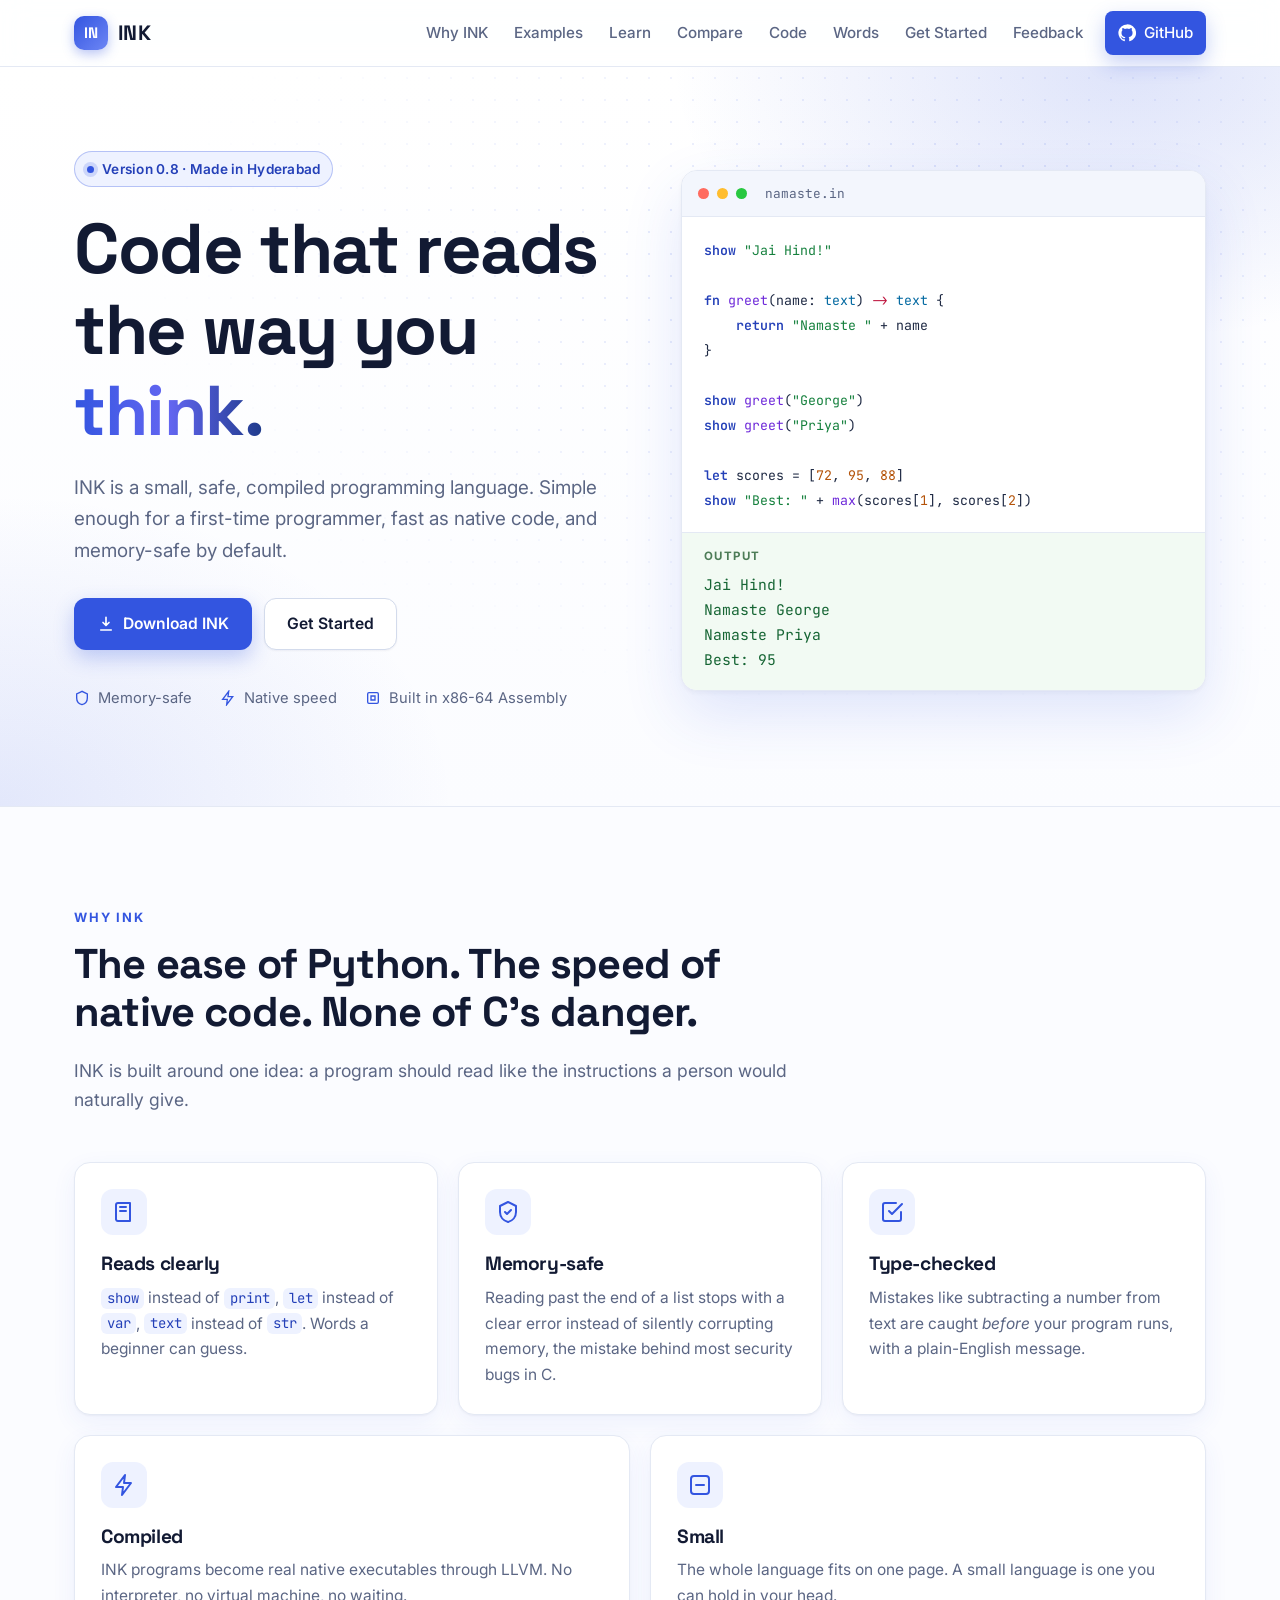
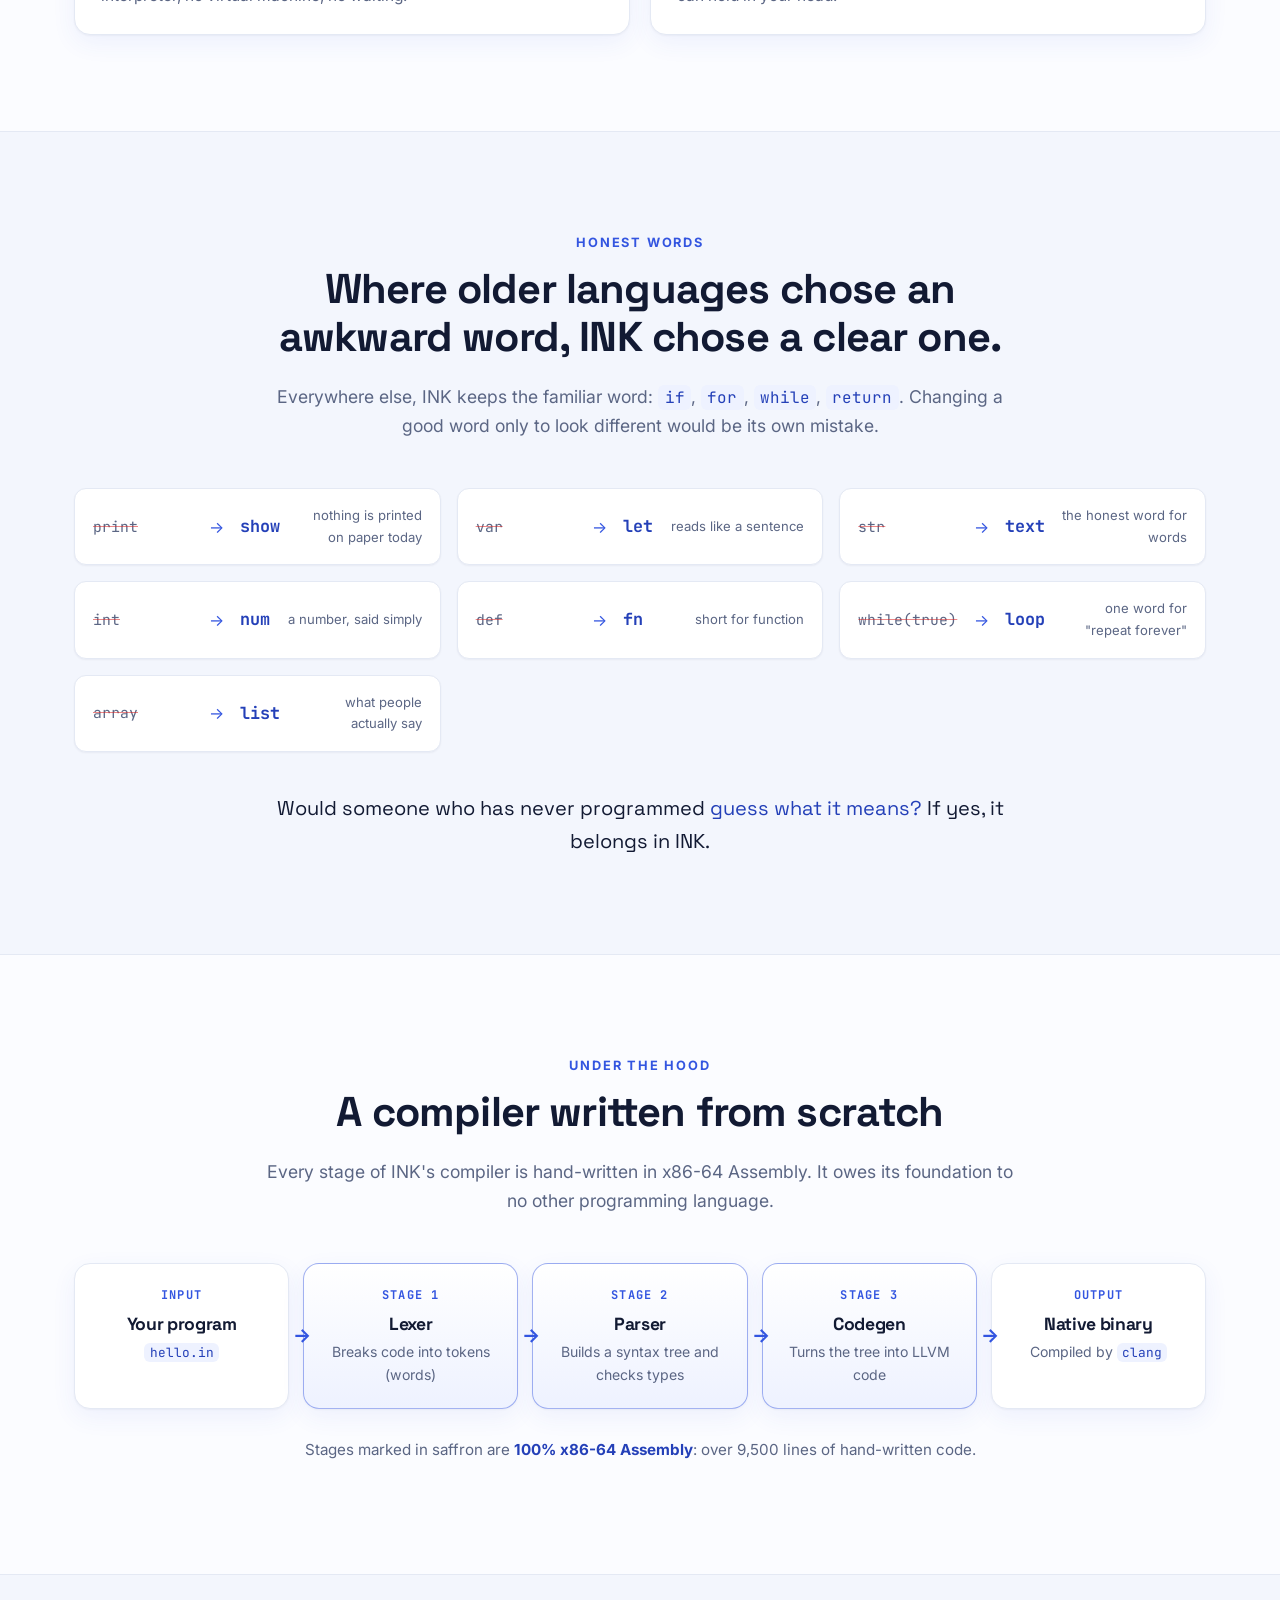
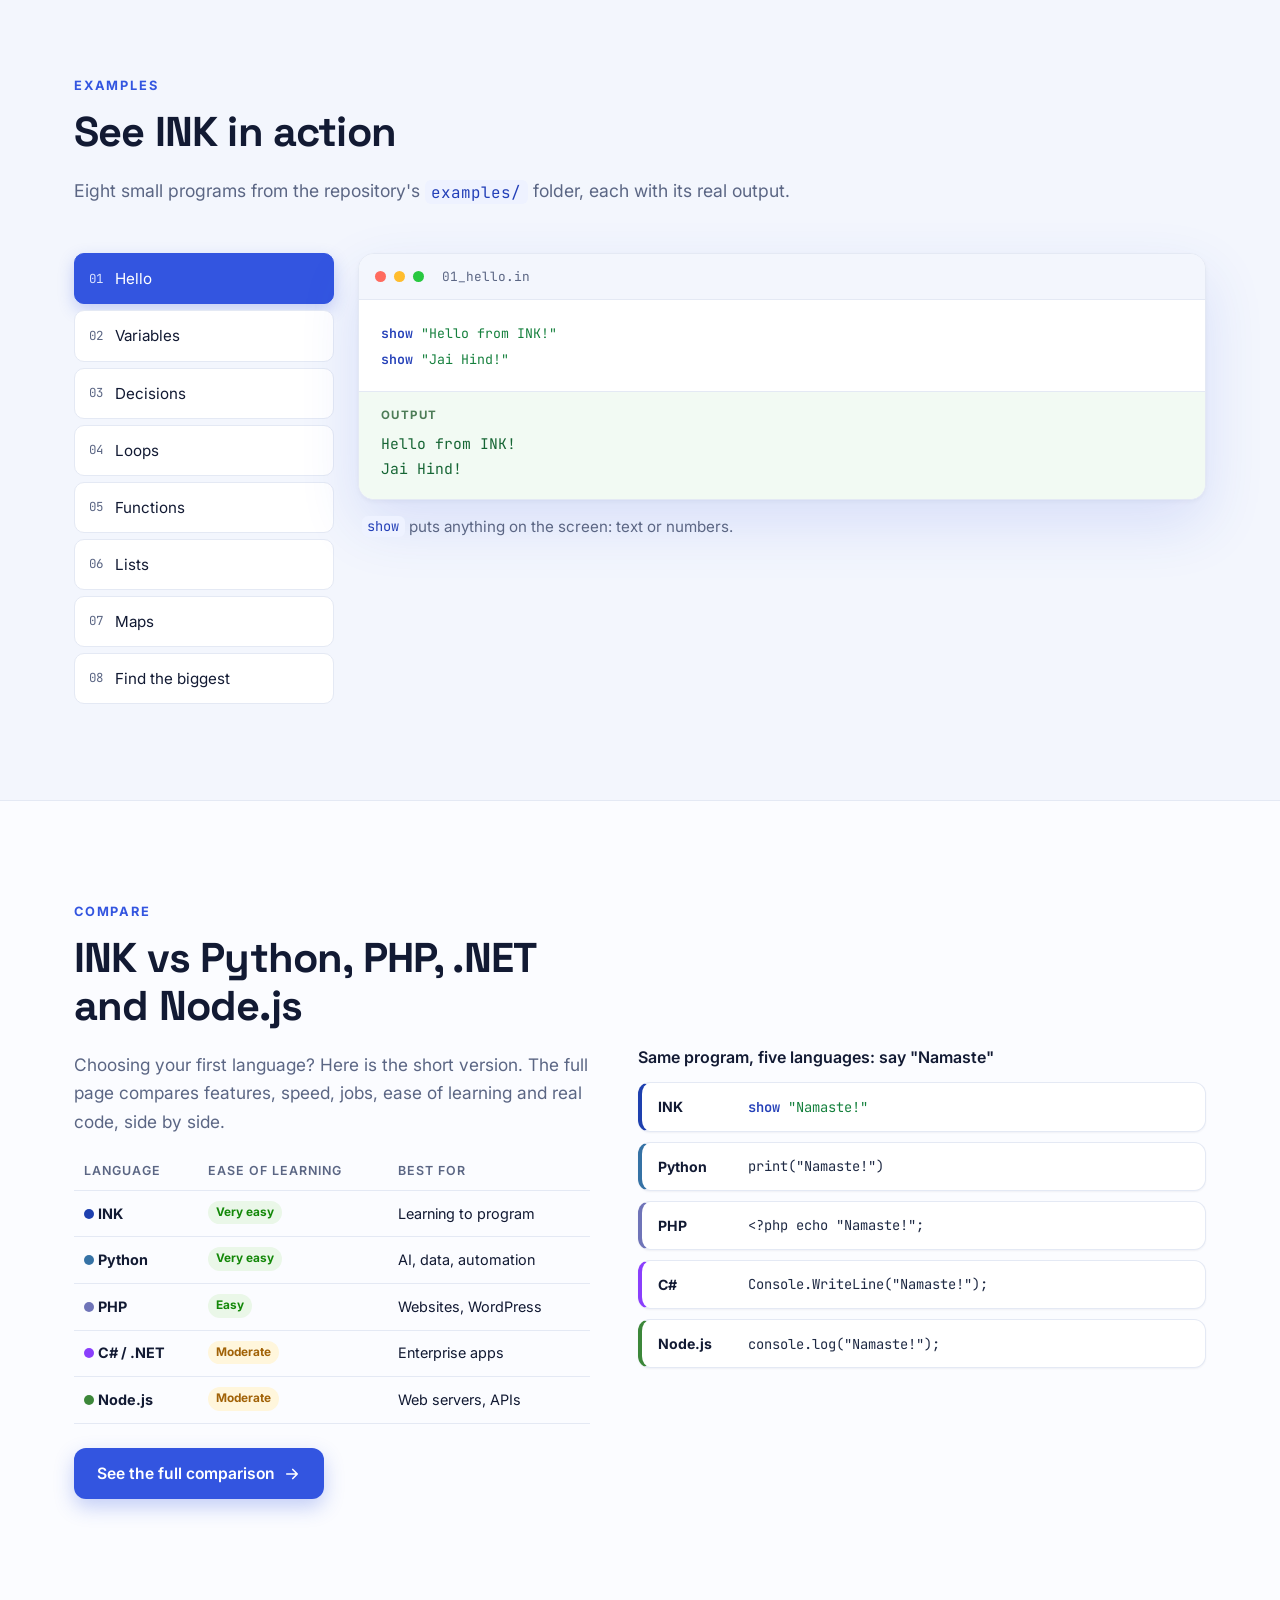
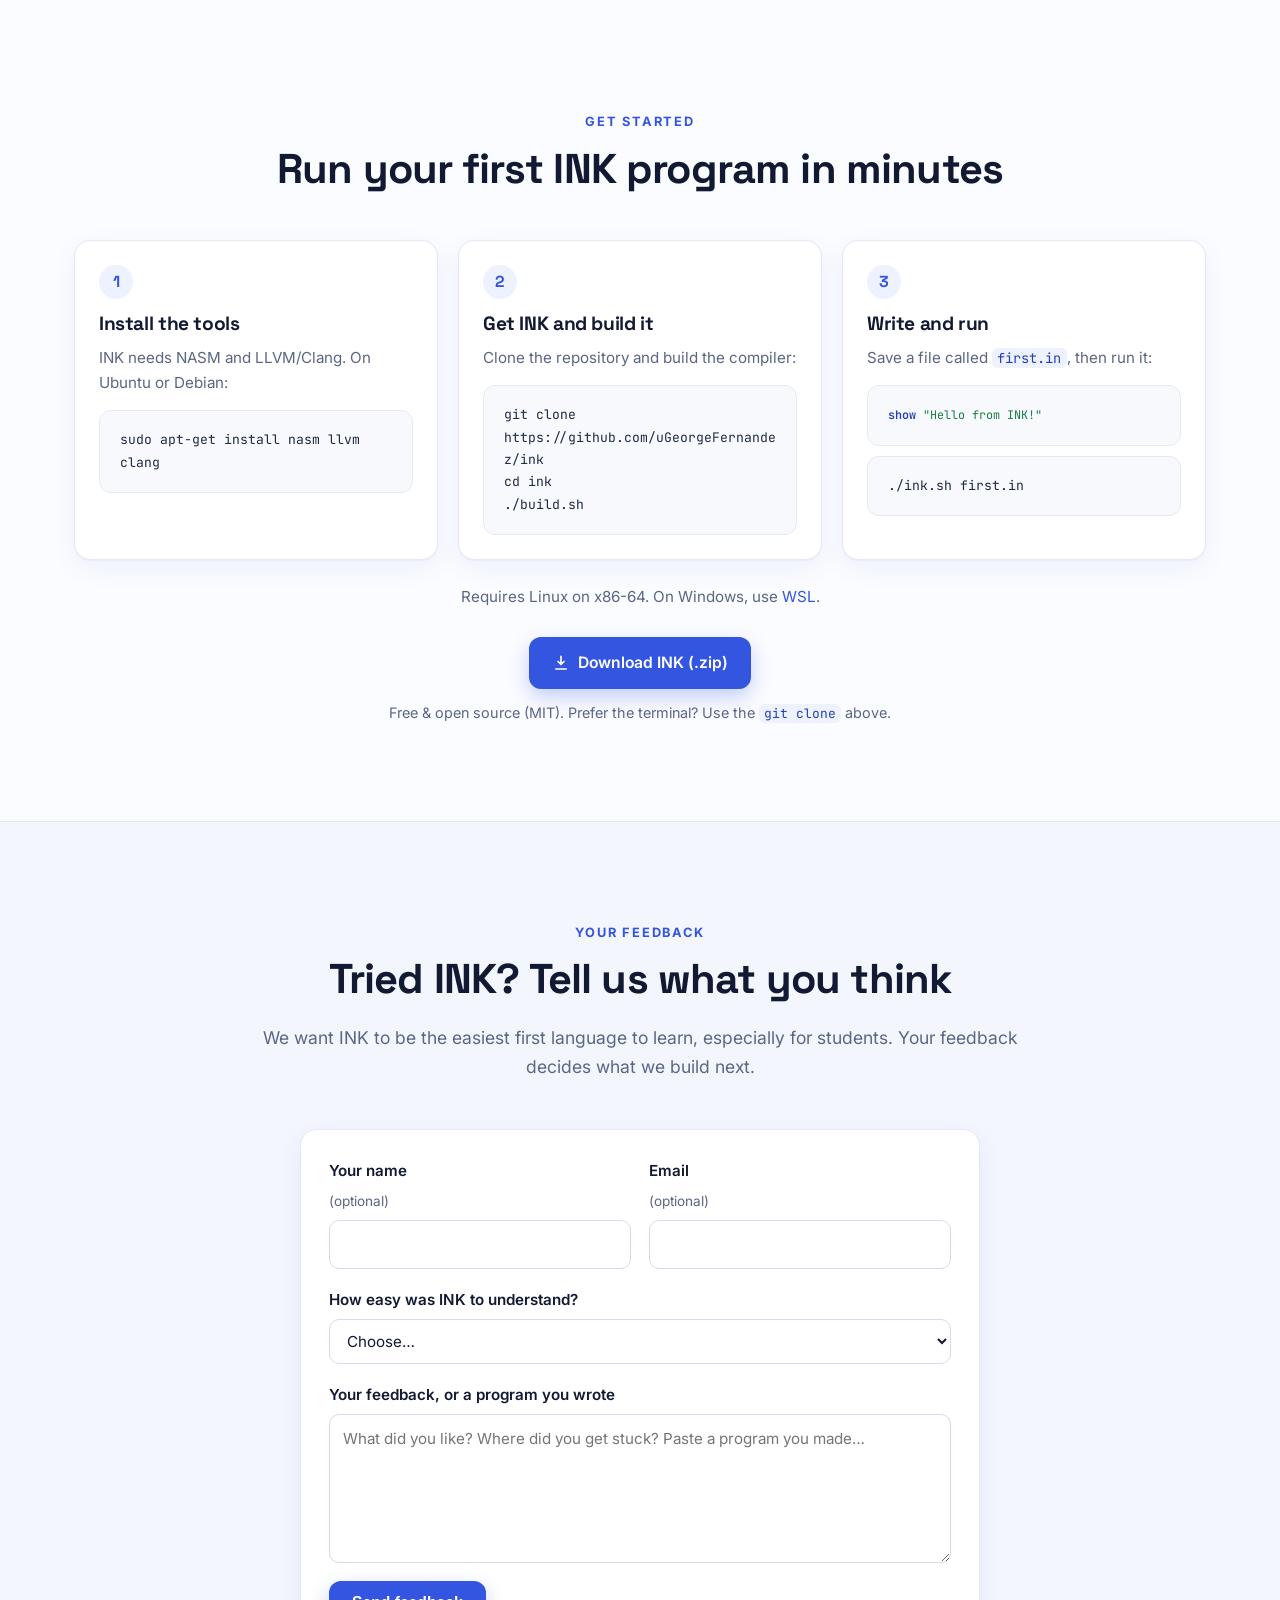
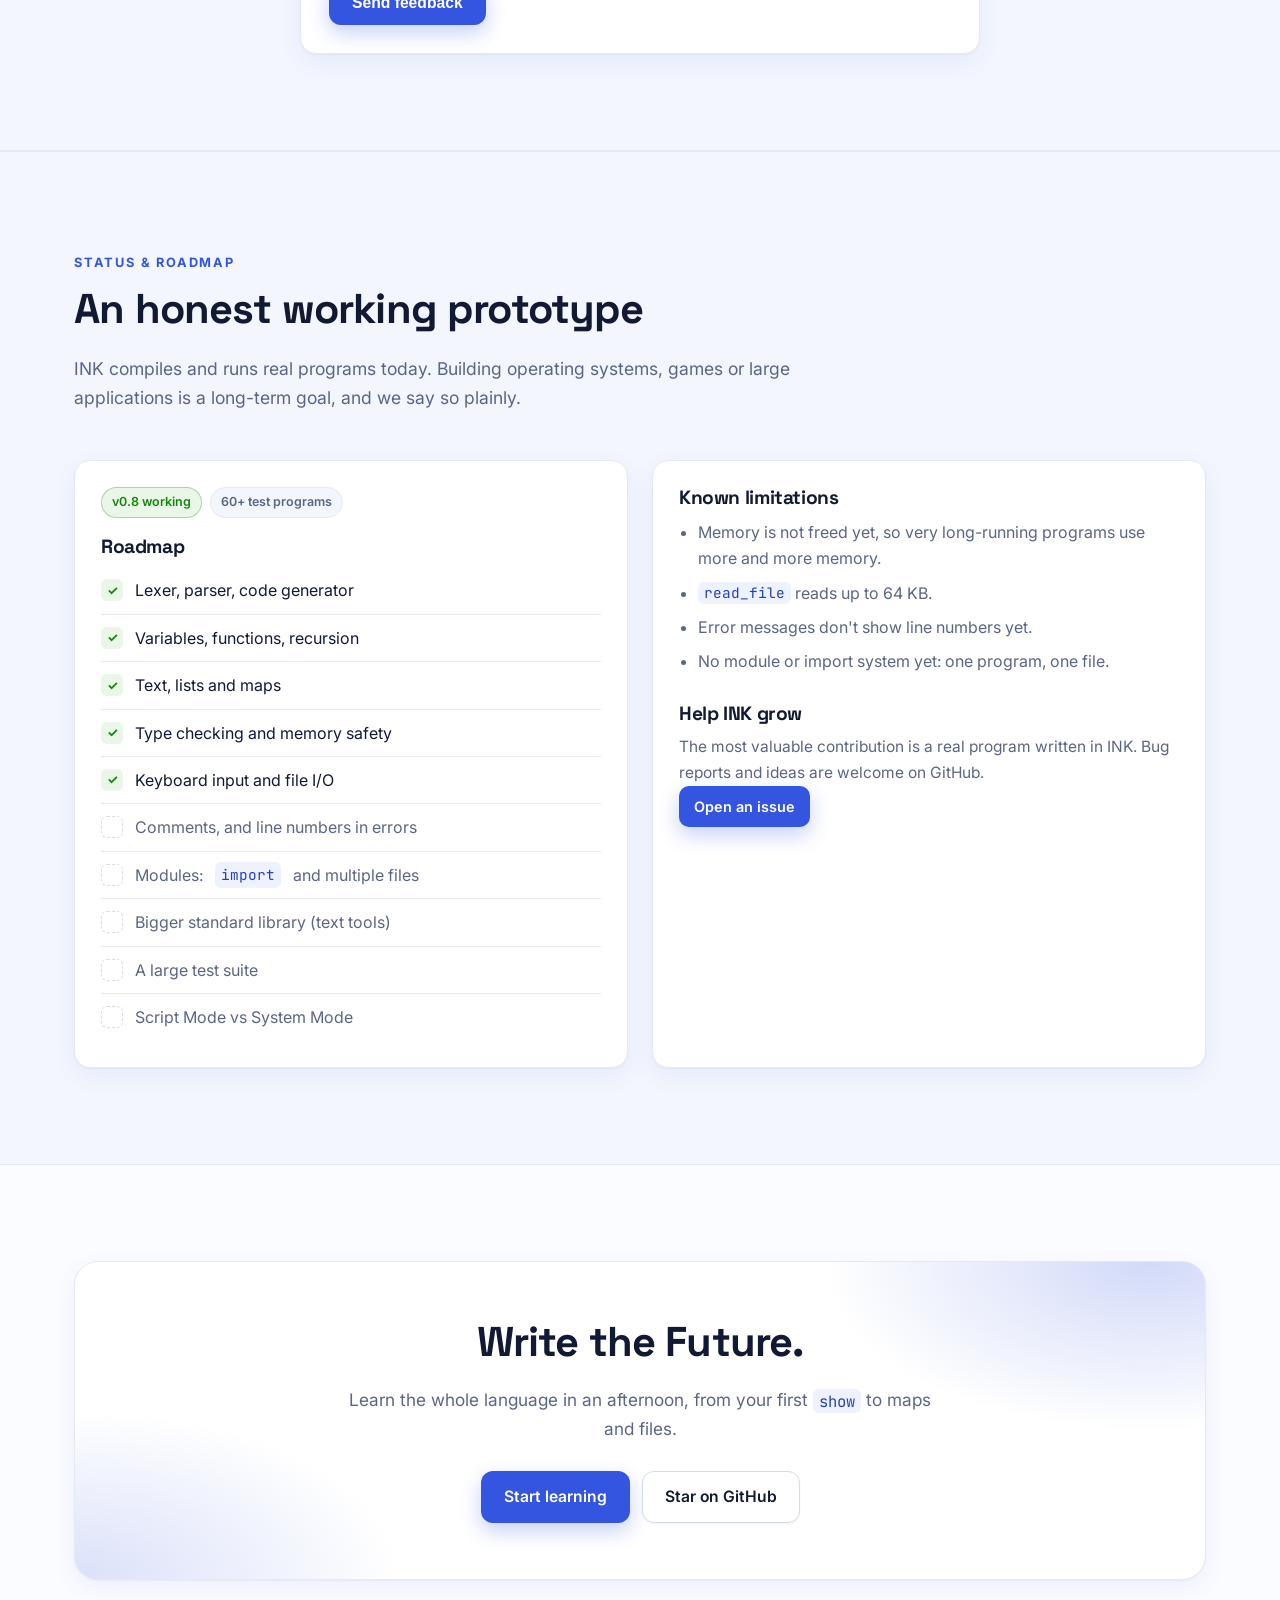
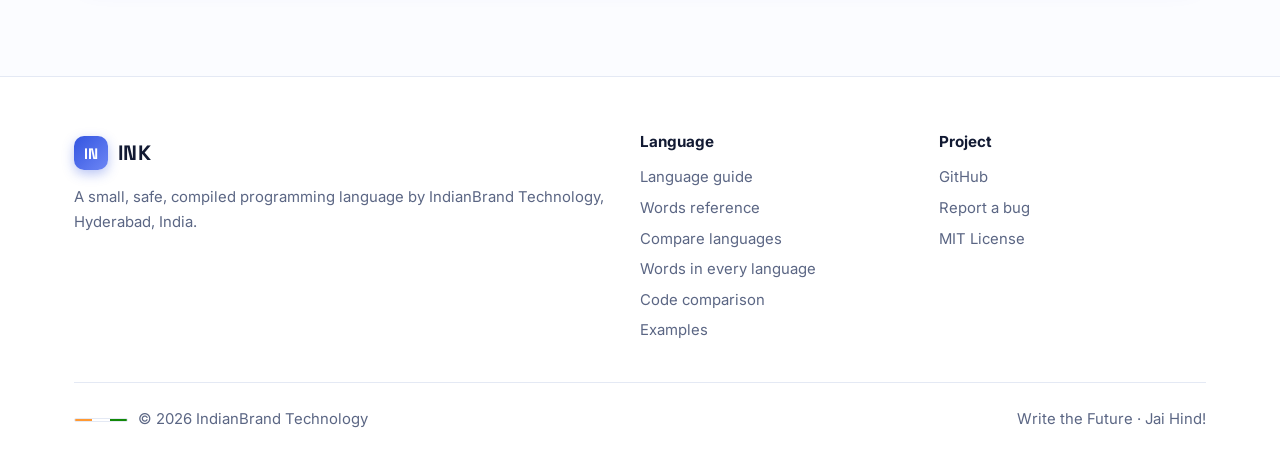
==== commit b8a79736: "Sync site with main/website (afcba3a) Updates ink.inddn.in, which serves this branch, to the website" ====
--- a/index.html
+++ b/index.html
@@ -5,10 +5,19 @@
   <meta name="viewport" content="width=device-width, initial-scale=1">
   <title>INK — Write the Future</title>
   <meta name="description" content="INK is a small, safe, compiled programming language from IndianBrand Technology, Hyderabad. Code that reads the way you think, compiled to fast native binaries.">
+  <meta property="og:type" content="website">
+  <meta property="og:url" content="https://ugeorgefernandez.github.io/ink/">
   <meta property="og:title" content="INK — Write the Future">
-  <meta property="og:description" content="A small, safe, compiled programming language. Its compiler is written entirely in x86-64 Assembly.">
+  <meta property="og:description" content="INK is a small, safe, compiled programming language from IndianBrand Technology, Hyderabad. Code that reads the way you think, compiled to fast native binaries.">
+  <meta property="og:image" content="https://ugeorgefernandez.github.io/ink/assets/og-image.jpg">
+  <meta property="og:image:width" content="1200">
+  <meta property="og:image:height" content="630">
+  <meta name="twitter:card" content="summary_large_image">
+  <meta name="twitter:title" content="INK — Write the Future">
+  <meta name="twitter:description" content="INK is a small, safe, compiled programming language from IndianBrand Technology, Hyderabad. Code that reads the way you think, compiled to fast native binaries.">
+  <meta name="twitter:image" content="https://ugeorgefernandez.github.io/ink/assets/og-image.jpg">
   <meta name="theme-color" content="#ffffff">
-  <link rel="icon" href="data:image/svg+xml,%3Csvg xmlns='http://www.w3.org/2000/svg' viewBox='0 0 32 32'%3E%3Crect width='32' height='32' rx='8' fill='%23f08a24'/%3E%3Ctext x='16' y='22' font-family='Arial' font-weight='800' font-size='16' text-anchor='middle' fill='%23ffffff'%3EIN%3C/text%3E%3C/svg%3E">
+  <link rel="icon" href="data:image/svg+xml,%3Csvg xmlns='http://www.w3.org/2000/svg' viewBox='0 0 32 32'%3E%3Crect width='32' height='32' rx='8' fill='%233355e0'/%3E%3Ctext x='16' y='22' font-family='Arial' font-weight='800' font-size='16' text-anchor='middle' fill='%23ffffff'%3EIN%3C/text%3E%3C/svg%3E">
   <link rel="preconnect" href="https://fonts.googleapis.com">
   <link rel="preconnect" href="https://fonts.gstatic.com" crossorigin>
   <link href="https://fonts.googleapis.com/css2?family=Inter:wght@400;500;600;700&family=JetBrains+Mono:wght@400;600;700&family=Space+Grotesk:wght@500;600;700&display=swap" rel="stylesheet">
@@ -28,8 +37,9 @@
       <a href="learn.html">Learn</a>
       <a href="compare.html">Compare</a>
       <a href="code.html">Code</a>
+      <a href="words.html">Words</a>
       <a href="#start">Get Started</a>
-      <a href="#roadmap">Roadmap</a>
+      <a href="#feedback">Feedback</a>
       <a class="btn btn-primary btn-sm" href="https://github.com/uGeorgeFernandez/ink">
         <svg viewBox="0 0 24 24" fill="currentColor"><path d="M12 .5a11.5 11.5 0 0 0-3.64 22.41c.58.1.79-.25.79-.56v-2c-3.2.7-3.88-1.37-3.88-1.37-.53-1.33-1.28-1.69-1.28-1.69-1.05-.72.08-.7.08-.7 1.16.08 1.77 1.19 1.77 1.19 1.03 1.77 2.7 1.26 3.36.96.1-.75.4-1.26.73-1.55-2.55-.29-5.24-1.28-5.24-5.69 0-1.26.45-2.29 1.19-3.1-.12-.29-.52-1.46.11-3.05 0 0 .97-.31 3.17 1.18a11 11 0 0 1 5.77 0c2.2-1.49 3.17-1.18 3.17-1.18.63 1.59.23 2.76.11 3.05.74.81 1.19 1.84 1.19 3.1 0 4.42-2.7 5.4-5.26 5.68.41.36.78 1.06.78 2.14v3.17c0 .31.21.67.8.56A11.5 11.5 0 0 0 12 .5Z"/></svg>
         GitHub
@@ -46,11 +56,11 @@
       <h1>Code that reads<br>the way you <span class="accent">think.</span></h1>
       <p class="lead">INK is a small, safe, compiled programming language. Simple enough for a first-time programmer, fast as native code, and memory-safe by default.</p>
       <div class="hero-cta">
-        <a class="btn btn-primary" href="#start">
-          Get Started
-          <svg viewBox="0 0 24 24" fill="none" stroke="currentColor" stroke-width="2.2" stroke-linecap="round" stroke-linejoin="round"><path d="M5 12h14M13 6l6 6-6 6"/></svg>
+        <a class="btn btn-primary" href="https://github.com/uGeorgeFernandez/ink/archive/refs/heads/main.zip">
+          <svg viewBox="0 0 24 24" fill="none" stroke="currentColor" stroke-width="2.2" stroke-linecap="round" stroke-linejoin="round"><path d="M12 3v11M8 10l4 4 4-4M5 20h14"/></svg>
+          Download INK
         </a>
-        <a class="btn btn-ghost" href="learn.html">Read the Guide</a>
+        <a class="btn btn-ghost" href="#start">Get Started</a>
       </div>
       <div class="hero-meta">
         <span><svg viewBox="0 0 24 24" fill="none" stroke="currentColor" stroke-width="2" stroke-linecap="round"><path d="M12 2 4 6v6c0 5 3.4 8.8 8 10 4.6-1.2 8-5 8-10V6l-8-4Z"/></svg>Memory-safe</span>
@@ -133,6 +143,7 @@
       <div class="word"><span class="old">print</span><span class="arrow">→</span><span class="new">show</span><span class="why">nothing is printed on paper today</span></div>
       <div class="word"><span class="old">var</span><span class="arrow">→</span><span class="new">let</span><span class="why">reads like a sentence</span></div>
       <div class="word"><span class="old">str</span><span class="arrow">→</span><span class="new">text</span><span class="why">the honest word for words</span></div>
+      <div class="word"><span class="old">int</span><span class="arrow">→</span><span class="new">num</span><span class="why">a number, said simply</span></div>
       <div class="word"><span class="old">def</span><span class="arrow">→</span><span class="new">fn</span><span class="why">short for function</span></div>
       <div class="word"><span class="old">while(true)</span><span class="arrow">→</span><span class="new">loop</span><span class="why">one word for "repeat forever"</span></div>
       <div class="word"><span class="old">array</span><span class="arrow">→</span><span class="new">list</span><span class="why">what people actually say</span></div>
@@ -234,7 +245,7 @@
         <div class="ex-panel" id="ex5">
           <div class="window">
             <div class="window-bar"><i></i><i></i><i></i><span class="window-title">05_functions.in</span></div>
-            <pre><code class="ink">fn add(a: int, b: int) -&gt; int {
+            <pre><code class="ink">fn add(a: num, b: num) -&gt; num {
     return a + b
 }
 show add(5, 3)</code></pre>
@@ -269,7 +280,7 @@
         <div class="ex-panel" id="ex8">
           <div class="window">
             <div class="window-bar"><i></i><i></i><i></i><span class="window-title">08_biggest.in</span></div>
-            <pre><code class="ink">fn biggest(xs: list) -&gt; int {
+            <pre><code class="ink">fn biggest(xs: list) -&gt; num {
     let best = xs[0]
     let i = 1
     while i &lt; len(xs) {
@@ -350,6 +361,50 @@
       </div>
     </div>
     <p class="req">Requires Linux on x86-64. On Windows, use <a href="https://learn.microsoft.com/windows/wsl/install">WSL</a>.</p>
+    <div class="dl-row">
+      <a class="btn btn-primary" href="https://github.com/uGeorgeFernandez/ink/archive/refs/heads/main.zip">
+        <svg viewBox="0 0 24 24" fill="none" stroke="currentColor" stroke-width="2.2" stroke-linecap="round" stroke-linejoin="round"><path d="M12 3v11M8 10l4 4 4-4M5 20h14"/></svg>
+        Download INK (.zip)
+      </a>
+      <p class="dl-note">Free &amp; open source (MIT). Prefer the terminal? Use the <code>git clone</code> above.</p>
+    </div>
+  </div>
+</section>
+
+<!-- Feedback -->
+<section class="soft" id="feedback">
+  <div class="container">
+    <div class="section-head center">
+      <span class="kicker">Your feedback</span>
+      <h2>Tried INK? Tell us what you think</h2>
+      <p>We want INK to be the easiest first language to learn, especially for students. Your feedback decides what we build next.</p>
+    </div>
+    <form class="feedback-form" id="feedbackForm" novalidate>
+      <div class="ff-row">
+        <label>Your name <span class="opt">(optional)</span>
+          <input type="text" name="name" autocomplete="name">
+        </label>
+        <label>Email <span class="opt">(optional)</span>
+          <input type="email" name="email" autocomplete="email">
+        </label>
+      </div>
+      <label>How easy was INK to understand?
+        <select name="rating">
+          <option value="">Choose…</option>
+          <option>Very easy</option>
+          <option>Easy</option>
+          <option>Okay</option>
+          <option>Hard</option>
+        </select>
+      </label>
+      <label>Your feedback, or a program you wrote
+        <textarea name="message" rows="5" placeholder="What did you like? Where did you get stuck? Paste a program you made…"></textarea>
+      </label>
+      <div class="ff-actions">
+        <button type="submit" class="btn btn-primary">Send feedback</button>
+        <span class="ff-note" id="ffNote"></span>
+      </div>
+    </form>
   </div>
 </section>
 
@@ -420,6 +475,7 @@
         <a href="learn.html">Language guide</a>
         <a href="learn.html#reference">Words reference</a>
         <a href="compare.html">Compare languages</a>
+        <a href="words.html">Words in every language</a>
         <a href="code.html">Code comparison</a>
         <a href="#examples">Examples</a>
       </div>
--- a/assets/style.css
+++ b/assets/style.css
@@ -3,8 +3,8 @@
   --primary: #3355e0;
   --primary-deep: #2440b8;
   --primary-soft: #eef2ff;
-  --saffron: #f08a24;
-  --saffron-soft: #fff4e8;
+  --saffron: #3355e0;
+  --saffron-soft: #eef2ff;
   --green: #138808;
   --green-soft: #eaf7e8;
 
@@ -75,9 +75,9 @@
 .brand-mark {
   width: 34px; height: 34px; border-radius: 10px;
   display: grid; place-items: center;
-  background: linear-gradient(135deg, var(--saffron), #ffb35c);
+  background: linear-gradient(135deg, #3355e0, #6d86f5);
   color: #fff; font-size: .95rem; font-weight: 800;
-  box-shadow: 0 4px 12px rgba(240, 138, 36, .35);
+  box-shadow: 0 4px 12px rgba(51, 85, 224, .35);
 }
 .nav-links { display: flex; gap: 2px; margin-left: auto; align-items: center; }
 .nav-links a {
@@ -121,7 +121,7 @@
 .hero {
   position: relative; overflow: hidden;
   background:
-    radial-gradient(700px 420px at 88% 0%, rgba(240, 138, 36, .16), transparent 65%),
+    radial-gradient(700px 420px at 88% 0%, rgba(51, 85, 224, .16), transparent 65%),
     radial-gradient(700px 480px at 0% 100%, rgba(51, 85, 224, .12), transparent 65%),
     linear-gradient(180deg, #ffffff, var(--bg));
   padding: 84px 0 96px;
@@ -138,14 +138,14 @@
 .eyebrow {
   display: inline-flex; align-items: center; gap: 8px;
   font-size: .85rem; font-weight: 600; letter-spacing: .02em;
-  color: #c2620c; background: var(--saffron-soft);
-  border: 1px solid rgba(240, 138, 36, .3);
+  color: #2440b8; background: var(--saffron-soft);
+  border: 1px solid rgba(51, 85, 224, .3);
   padding: 6px 12px; border-radius: 999px; margin-bottom: 22px;
 }
-.eyebrow .dot { width: 7px; height: 7px; border-radius: 50%; background: var(--saffron); box-shadow: 0 0 0 4px rgba(240, 138, 36, .18); }
+.eyebrow .dot { width: 7px; height: 7px; border-radius: 50%; background: var(--saffron); box-shadow: 0 0 0 4px rgba(51, 85, 224, .18); }
 .hero h1 { font-size: clamp(2.6rem, 6vw, 4.4rem); margin-bottom: 20px; }
 .accent {
-  background: linear-gradient(90deg, var(--saffron), #e5572f 45%, var(--primary));
+  background: linear-gradient(90deg, #3355e0, #6366f1 50%, #1e3a8a);
   -webkit-background-clip: text; background-clip: text; color: transparent;
 }
 .hero .lead { font-size: 1.18rem; color: var(--text-muted); max-width: 34em; margin-bottom: 32px; }
@@ -196,7 +196,7 @@
 pre.code.out::before { content: "Output"; display: block; font-family: var(--font); font-size: .7rem; letter-spacing: .12em; text-transform: uppercase; color: #4d7c57; font-weight: 700; margin-bottom: 4px; }
 
 /* syntax tokens (light) */
-.t-kw { color: #c2410c; font-weight: 600; }
+.t-kw { color: #2440b8; font-weight: 600; }
 .t-ty { color: #0369a1; }
 .t-fn { color: #6d28d9; }
 .t-st { color: #15803d; }
@@ -243,10 +243,10 @@
 }
 .word .old { font-family: var(--mono); color: var(--text-muted); text-decoration: line-through; text-decoration-color: rgba(220, 38, 38, .55); font-size: .92rem; min-width: 100px; }
 .word .arrow { color: var(--saffron); flex: none; }
-.word .new { font-family: var(--mono); font-weight: 700; color: #c2620c; font-size: 1.05rem; }
+.word .new { font-family: var(--mono); font-weight: 700; color: #2440b8; font-size: 1.05rem; }
 .word .why { margin-left: auto; font-size: .82rem; color: var(--text-muted); text-align: right; }
 .quote { margin: 40px auto 0; max-width: 760px; text-align: center; font-family: var(--display); font-size: 1.25rem; }
-.quote span { color: #c2620c; }
+.quote span { color: #2440b8; }
 
 /* pipeline */
 .pipeline { display: grid; grid-template-columns: repeat(5, 1fr); gap: 14px; align-items: stretch; }
@@ -262,9 +262,9 @@
   content: "→"; position: absolute; right: -14px; top: 50%; transform: translate(50%, -50%);
   color: var(--saffron); font-weight: 700; font-size: 1.2rem; z-index: 1;
 }
-.stage.asm { border-color: rgba(240, 138, 36, .45); background: linear-gradient(180deg, #fff, var(--saffron-soft)); }
+.stage.asm { border-color: rgba(51, 85, 224, .45); background: linear-gradient(180deg, #fff, var(--saffron-soft)); }
 .pipeline-note { text-align: center; color: var(--text-muted); margin-top: 28px; font-size: .95rem; }
-.pipeline-note b { color: #c2620c; }
+.pipeline-note b { color: #2440b8; }
 @media (max-width: 900px) {
   .pipeline { grid-template-columns: 1fr; }
   .stage:not(:last-child)::after { content: "↓"; right: 50%; top: auto; bottom: -14px; transform: translate(50%, 50%); }
@@ -325,7 +325,7 @@
 /* CTA band */
 .cta-band {
   background:
-    radial-gradient(500px 260px at 95% 0%, rgba(240, 138, 36, .22), transparent 65%),
+    radial-gradient(500px 260px at 95% 0%, rgba(51, 85, 224, .22), transparent 65%),
     radial-gradient(500px 260px at 0% 100%, rgba(51, 85, 224, .18), transparent 65%),
     #fff;
   border: 1px solid var(--border);
@@ -352,7 +352,7 @@
 .page-hero {
   position: relative; overflow: hidden; padding: 64px 0 56px;
   background:
-    radial-gradient(600px 300px at 92% 0%, rgba(240, 138, 36, .15), transparent 65%),
+    radial-gradient(600px 300px at 92% 0%, rgba(51, 85, 224, .15), transparent 65%),
     radial-gradient(600px 300px at 0% 100%, rgba(51, 85, 224, .1), transparent 65%),
     #fff;
   border-bottom: 1px solid var(--border);
@@ -373,14 +373,14 @@
 .doc h3 { margin-top: 32px; }
 .doc .muted { color: var(--text-muted); }
 .callout {
-  border: 1px solid rgba(240, 138, 36, .35); background: var(--saffron-soft);
+  border: 1px solid rgba(51, 85, 224, .35); background: var(--saffron-soft);
   border-radius: 12px; padding: 16px 18px; margin: 0 0 1.2em; font-size: .97rem;
 }
-.callout b { color: #c2410c; }
+.callout b { color: #2440b8; }
 .ref-table { width: 100%; border-collapse: collapse; margin: 0 0 1.4em; font-size: .94rem; }
 .ref-table th, .ref-table td { text-align: left; padding: 10px 12px; border-bottom: 1px solid var(--border); vertical-align: top; }
 .ref-table th { font-size: .75rem; text-transform: uppercase; letter-spacing: .1em; color: var(--text-muted); }
-.ref-table td:first-child { font-family: var(--mono); font-weight: 700; color: #c2620c; white-space: nowrap; }
+.ref-table td:first-child { font-family: var(--mono); font-weight: 700; color: #2440b8; white-space: nowrap; }
 .ref-table td:nth-child(2) { font-family: var(--mono); color: var(--text-muted); }
 .table-wrap { overflow-x: auto; }
 .mobile-toc { display: none; margin-bottom: 24px; }
@@ -392,7 +392,7 @@
 }
 
 /* ---------- Compare ---------- */
-.c-ink { --lang: #f08a24; --lang-soft: #fff4e8; }
+.c-ink { --lang: #1e40af; --lang-soft: #e8eefc; }
 .c-py { --lang: #3572a5; --lang-soft: #eaf2fb; }
 .c-php { --lang: #6f74b8; --lang-soft: #f1f1fa; }
 .c-cs { --lang: #8a3ffc; --lang-soft: #f4edff; }
@@ -415,7 +415,7 @@
 .cmp-table tbody th { font-weight: 600; color: var(--text); width: 160px; background: #fcfdff; }
 .cmp-table td { color: var(--text-muted); }
 .cmp-table tr:last-child th, .cmp-table tr:last-child td { border-bottom: 0; }
-.cmp-table .ink-col { background: #fffaf3; }
+.cmp-table .ink-col { background: #eef3ff; }
 .cmp-table thead th.ink-col { background: var(--saffron-soft); }
 .lvl { display: inline-block; font-size: .74rem; font-weight: 700; padding: 2px 8px; border-radius: 999px; margin-bottom: 4px; white-space: nowrap; }
 .lvl.hi { background: var(--green-soft); color: var(--green); }
@@ -507,3 +507,137 @@
 .docs main { min-width: 0; }
 html:has(.code-toolbar) { scroll-padding-top: 150px; }
 @media (max-width: 900px) { html:has(.code-toolbar) { scroll-padding-top: 200px; } }
+
+/* Code page: cards / table switch */
+.toolbar-row { display: flex; flex-wrap: wrap; gap: 10px 18px; align-items: center; margin-bottom: 8px; }
+.toolbar-row .lang-toggles { margin-bottom: 0; }
+.view-switch { display: inline-flex; padding: 3px; border-radius: 12px; background: var(--bg-soft); border: 1px solid var(--border); }
+.view-switch button {
+  display: inline-flex; align-items: center; gap: 6px; font: inherit; font-size: .88rem; font-weight: 600;
+  padding: 6px 14px; border-radius: 9px; border: 0; background: none; color: var(--text-muted); cursor: pointer;
+}
+.view-switch button svg { width: 16px; height: 16px; }
+.view-switch button.on { background: #fff; color: var(--primary); box-shadow: var(--shadow-sm); }
+
+
+.table-hint { color: var(--text-muted); font-size: .9rem; margin: 16px 0 12px; }
+.ct-wrap { overflow-x: auto; border: 1px solid var(--border); border-radius: var(--radius); background: #fff; box-shadow: var(--shadow); }
+.code-table { border-collapse: separate; border-spacing: 0; min-width: 100%; font-size: .85rem; }
+.code-table th, .code-table td { border-bottom: 1px solid var(--border); border-right: 1px solid var(--border); vertical-align: top; text-align: left; }
+.code-table tr > :last-child { border-right: 0; }
+.code-table thead th {
+  background: var(--lang-soft, var(--bg-soft)); padding: 12px 14px; font-family: var(--display); font-size: .98rem; white-space: nowrap;
+  border-top: 3px solid var(--lang, var(--border));
+}
+.code-table thead th .lang-dot { margin-right: 8px; }
+.code-table .ct-prog {
+  position: sticky; left: 0; z-index: 2; background: #fff; width: 190px; min-width: 190px; max-width: 190px;
+  padding: 14px; font-weight: 400; box-shadow: 1px 0 0 var(--border);
+}
+.code-table thead .ct-prog { background: var(--bg-soft); z-index: 3; border-top-color: var(--border); }
+.code-table .ct-prog .task-num { width: 30px; height: 30px; font-size: .75rem; margin-bottom: 8px; }
+.code-table .ct-prog b { display: block; font-size: .92rem; line-height: 1.35; }
+.ct-out { margin-top: 8px; font-family: var(--mono); font-size: .75rem; white-space: pre-wrap; background: var(--out-bg); color: var(--out-text); border-radius: 6px; padding: 6px 8px; }
+.code-table td { min-width: 290px; padding: 0; }
+.code-table td pre { margin: 0; padding: 12px 14px; font-family: var(--mono); font-size: .8rem; line-height: 1.6; white-space: pre; color: var(--code-text); }
+.ct-meta { font-size: .72rem; font-weight: 600; color: var(--text-muted); padding: 0 14px 8px; }
+.ct-note { font-size: .78rem; color: var(--text-muted); padding: 8px 14px; border-top: 1px dashed var(--border); }
+.ct-res { font-family: var(--mono); font-size: .75rem; padding: 8px 14px; background: var(--out-bg); color: var(--out-text); border-top: 1px solid var(--border); white-space: pre-wrap; }
+.ct-res.bad { background: #fff6f6; color: #b91c1c; }
+.code-table .ct-cat th { position: static; background: var(--primary-soft); padding: 0; }
+.code-table .ct-cat th span { position: sticky; left: 0; display: inline-block; padding: 8px 14px; font-family: var(--display); font-weight: 700; color: var(--primary-deep); }
+.code-table tbody tr:last-child > * { border-bottom: 0; }
+@media (max-width: 600px) {
+  .code-table .ct-prog { width: 120px; min-width: 120px; max-width: 120px; padding: 10px; }
+  .code-table td { min-width: 250px; }
+}
+
+/* Frozen table header + first column (Code page, table view) */
+#tableView .ct-wrap {
+  position: sticky;
+  top: var(--ct-top, 150px);
+  max-height: calc(100vh - var(--ct-top, 150px) - 24px);
+  overflow: auto;
+  overscroll-behavior: contain;
+}
+.code-table thead th { position: sticky; top: 0; z-index: 4; }
+.code-table thead th.ct-prog { left: 0; z-index: 6; }
+.code-table tbody th.ct-prog { z-index: 3; }
+.code-table .ct-cat th span { z-index: 1; }
+
+/* Table view: use the full page width and tighter columns so 4-5 languages fit */
+.docs.table-mode {
+  max-width: min(1640px, calc(100vw - 40px));
+  grid-template-columns: 170px minmax(0, 1fr);
+  gap: 28px;
+}
+.docs.table-mode .code-table td { min-width: 200px; }
+.docs.table-mode .code-table td pre { font-size: .76rem; padding: 12px 12px; }
+.docs.table-mode .code-table .ct-prog { width: 160px; min-width: 160px; max-width: 160px; }
+.docs.table-mode .code-table thead th { font-size: .92rem; padding: 12px; }
+.docs.table-mode .ct-meta, .docs.table-mode .ct-note, .docs.table-mode .ct-res { padding-left: 12px; padding-right: 12px; }
+/* Wide screens: drop the side list, fit every shown language across the full
+   width, and wrap long code lines so nothing needs horizontal scrolling. */
+@media (min-width: 1000px) {
+  .docs.table-mode .code-table { table-layout: fixed; width: 100%; min-width: 0; }
+  .docs.table-mode .code-table .ct-prog,
+  .docs.table-mode .code-table thead th.ct-prog { width: 150px; min-width: 150px; max-width: 150px; }
+  .docs.table-mode .code-table td { min-width: 0; }
+  .docs.table-mode .code-table td pre { white-space: pre-wrap; overflow-wrap: anywhere; }
+}
+/* Below that, give the table the full width and scroll sideways instead. */
+@media (max-width: 999px) {
+  .docs.table-mode { grid-template-columns: minmax(0, 1fr); max-width: calc(100vw - 32px); }
+  .docs.table-mode .toc { display: none; }
+  .docs.table-mode .mobile-toc { display: block; }
+}
+
+/* ---------- Words page (keyword dictionary) ---------- */
+.words-table { min-width: 1000px; }
+.words-table tbody th { width: 220px; min-width: 220px; font-weight: 600; }
+.words-table td { color: var(--text); white-space: nowrap; }
+.words-table td code,
+.words-table th code { background: var(--bg-soft); border: 1px solid var(--border); color: var(--code-text); font-family: var(--mono); font-size: .84rem; padding: .08em .45em; border-radius: 6px; white-space: nowrap; }
+.words-table .ink-col code { background: var(--saffron-soft); border-color: rgba(51, 85, 224, .35); color: #2440b8; font-weight: 600; }
+.words-table td.same code { background: transparent; border-color: transparent; color: var(--text-muted); padding-left: 0; }
+.words-table .hint { color: var(--text-muted); font-size: .8rem; font-family: var(--font); }
+.words-table td.hint { color: var(--text-muted); }
+.words-table tr.wcat th {
+  background: var(--primary-soft); color: var(--primary-deep);
+  font-family: var(--display); font-weight: 700; font-size: .92rem;
+  text-align: left; padding: 9px 16px; position: sticky; left: 0; z-index: 1;
+  border-top: 1px solid var(--border);
+}
+/* Keep the description column fixed while scrolling the words table sideways */
+.words-table tbody th { position: sticky; left: 0; z-index: 2; box-shadow: 1px 0 0 var(--border); }
+.words-table thead th:first-child { position: sticky; left: 0; z-index: 3; background: var(--bg-soft); }
+
+/* Words page: pin the table under the nav and freeze its header row */
+.words-wrap {
+  position: sticky;
+  top: 66px;
+  max-height: calc(100vh - 82px);
+  overflow: auto;
+  overscroll-behavior: contain;
+}
+.words-table thead th { position: sticky; top: 0; z-index: 4; }
+.words-table thead th:first-child { left: 0; z-index: 6; }
+.words-table tbody th { z-index: 3; }
+.words-table tr.wcat th { z-index: 2; }
+
+/* ---------- Download row + Feedback form ---------- */
+.dl-row { text-align: center; margin-top: 28px; }
+.dl-note { color: var(--text-muted); font-size: .9rem; margin: 12px 0 0; }
+.feedback-form { max-width: 680px; margin: 0 auto; display: grid; gap: 18px; background: var(--surface); border: 1px solid var(--border); border-radius: var(--radius); padding: 28px; box-shadow: var(--shadow); }
+@media (max-width: 560px) { .feedback-form { padding: 20px; } }
+.feedback-form label { display: grid; gap: 7px; font-weight: 600; font-size: .95rem; color: var(--text); }
+.feedback-form .opt { font-weight: 400; color: var(--text-muted); font-size: .85rem; }
+.feedback-form input, .feedback-form select, .feedback-form textarea { font: inherit; font-weight: 400; padding: 11px 13px; border: 1px solid var(--border-strong); border-radius: 10px; background: #fff; color: var(--text); width: 100%; }
+.feedback-form input:focus, .feedback-form select:focus, .feedback-form textarea:focus { outline: none; border-color: var(--primary); box-shadow: 0 0 0 3px rgba(51, 85, 224, .15); }
+.feedback-form textarea { resize: vertical; }
+.ff-row { display: grid; grid-template-columns: 1fr 1fr; gap: 18px; }
+@media (max-width: 560px) { .ff-row { grid-template-columns: 1fr; } }
+.ff-actions { display: flex; align-items: center; gap: 16px; flex-wrap: wrap; }
+.ff-note { font-size: .9rem; color: var(--text-muted); }
+.ff-note.ok { color: var(--green); font-weight: 600; }
+.ff-note.err { color: #b91c1c; }
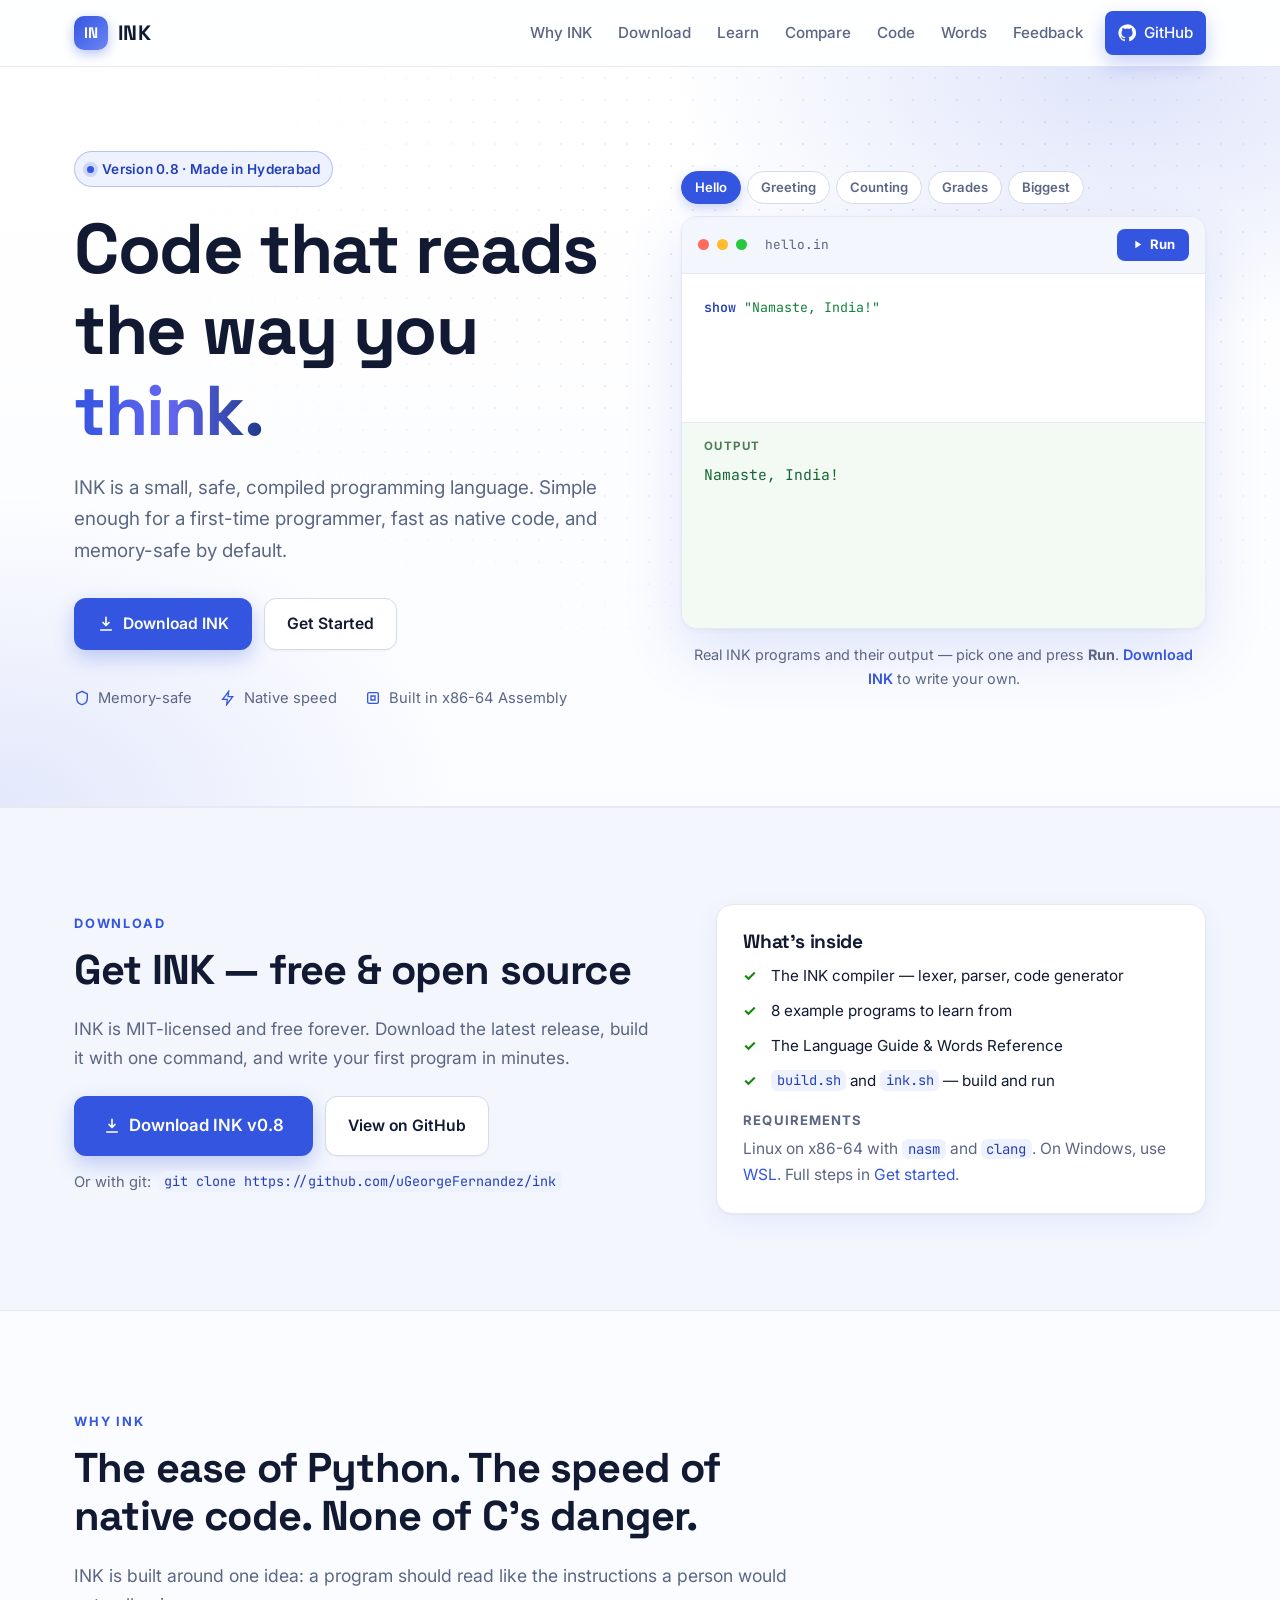
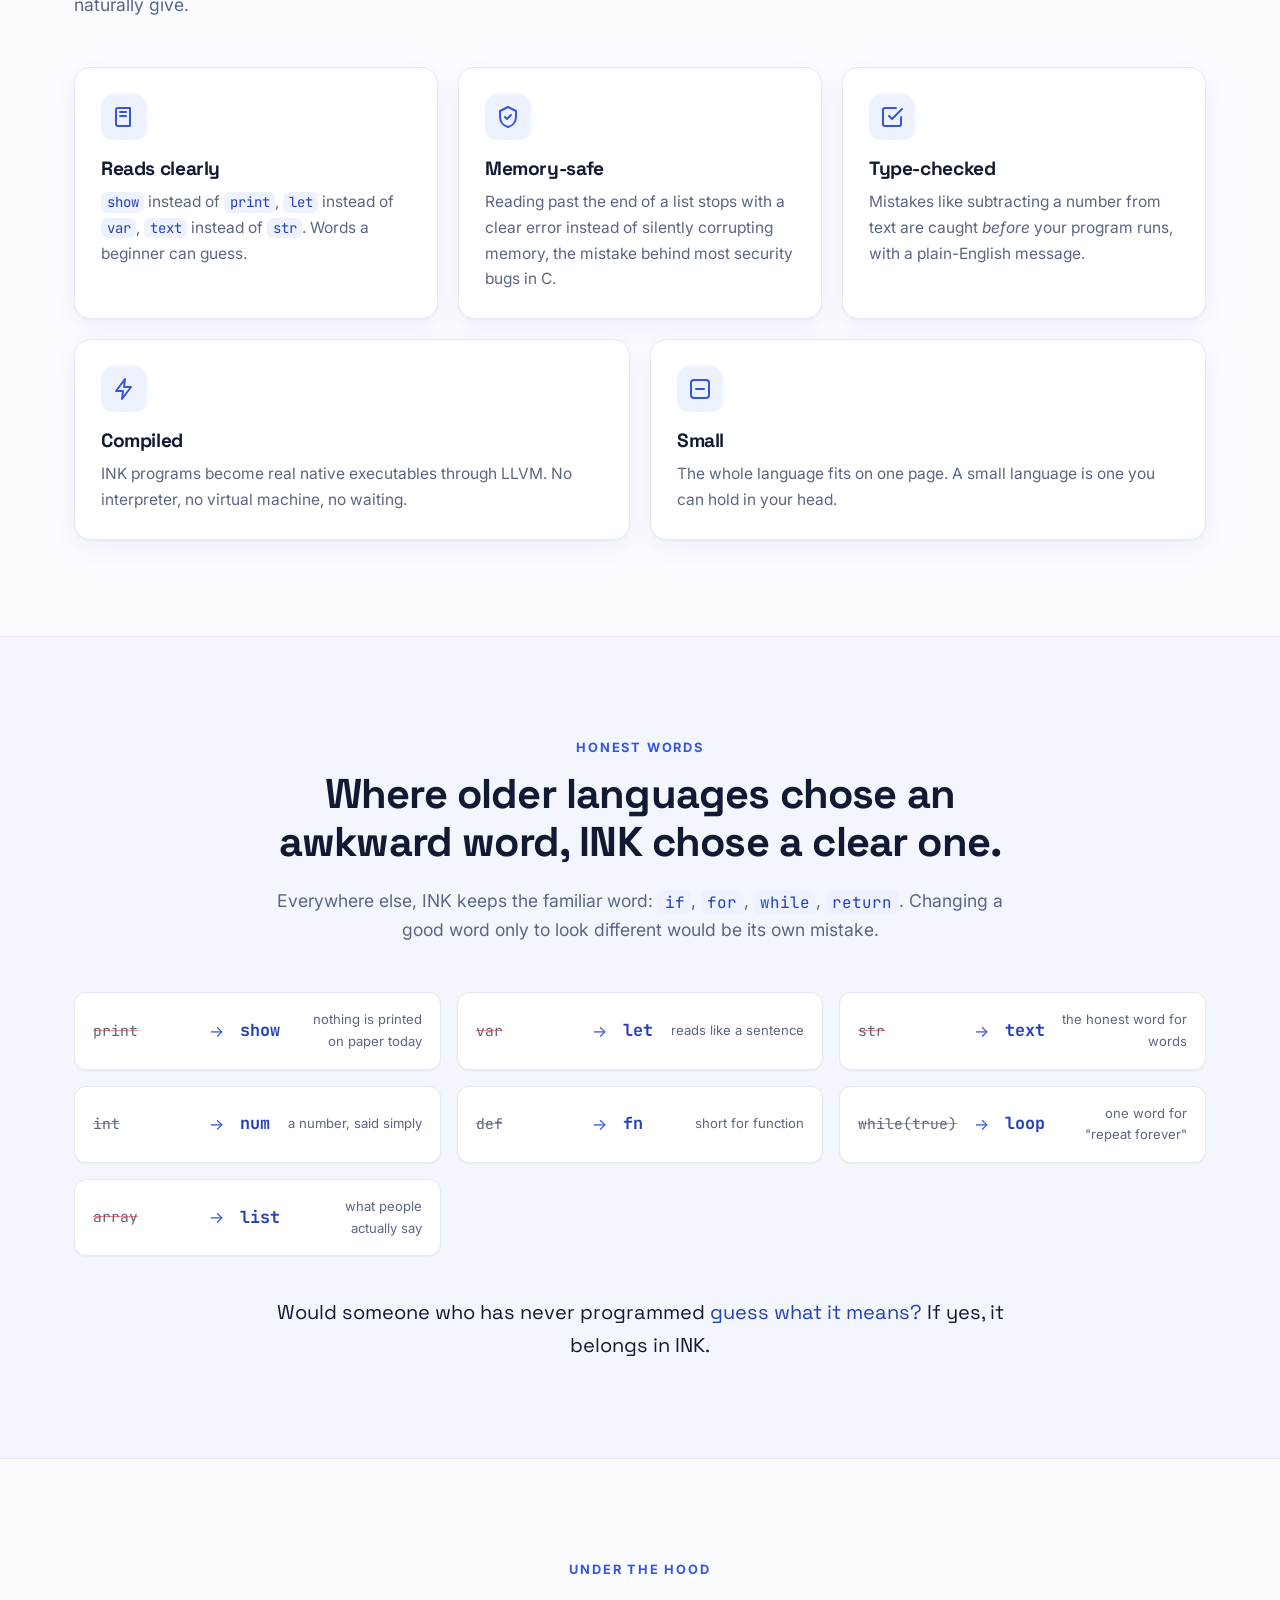
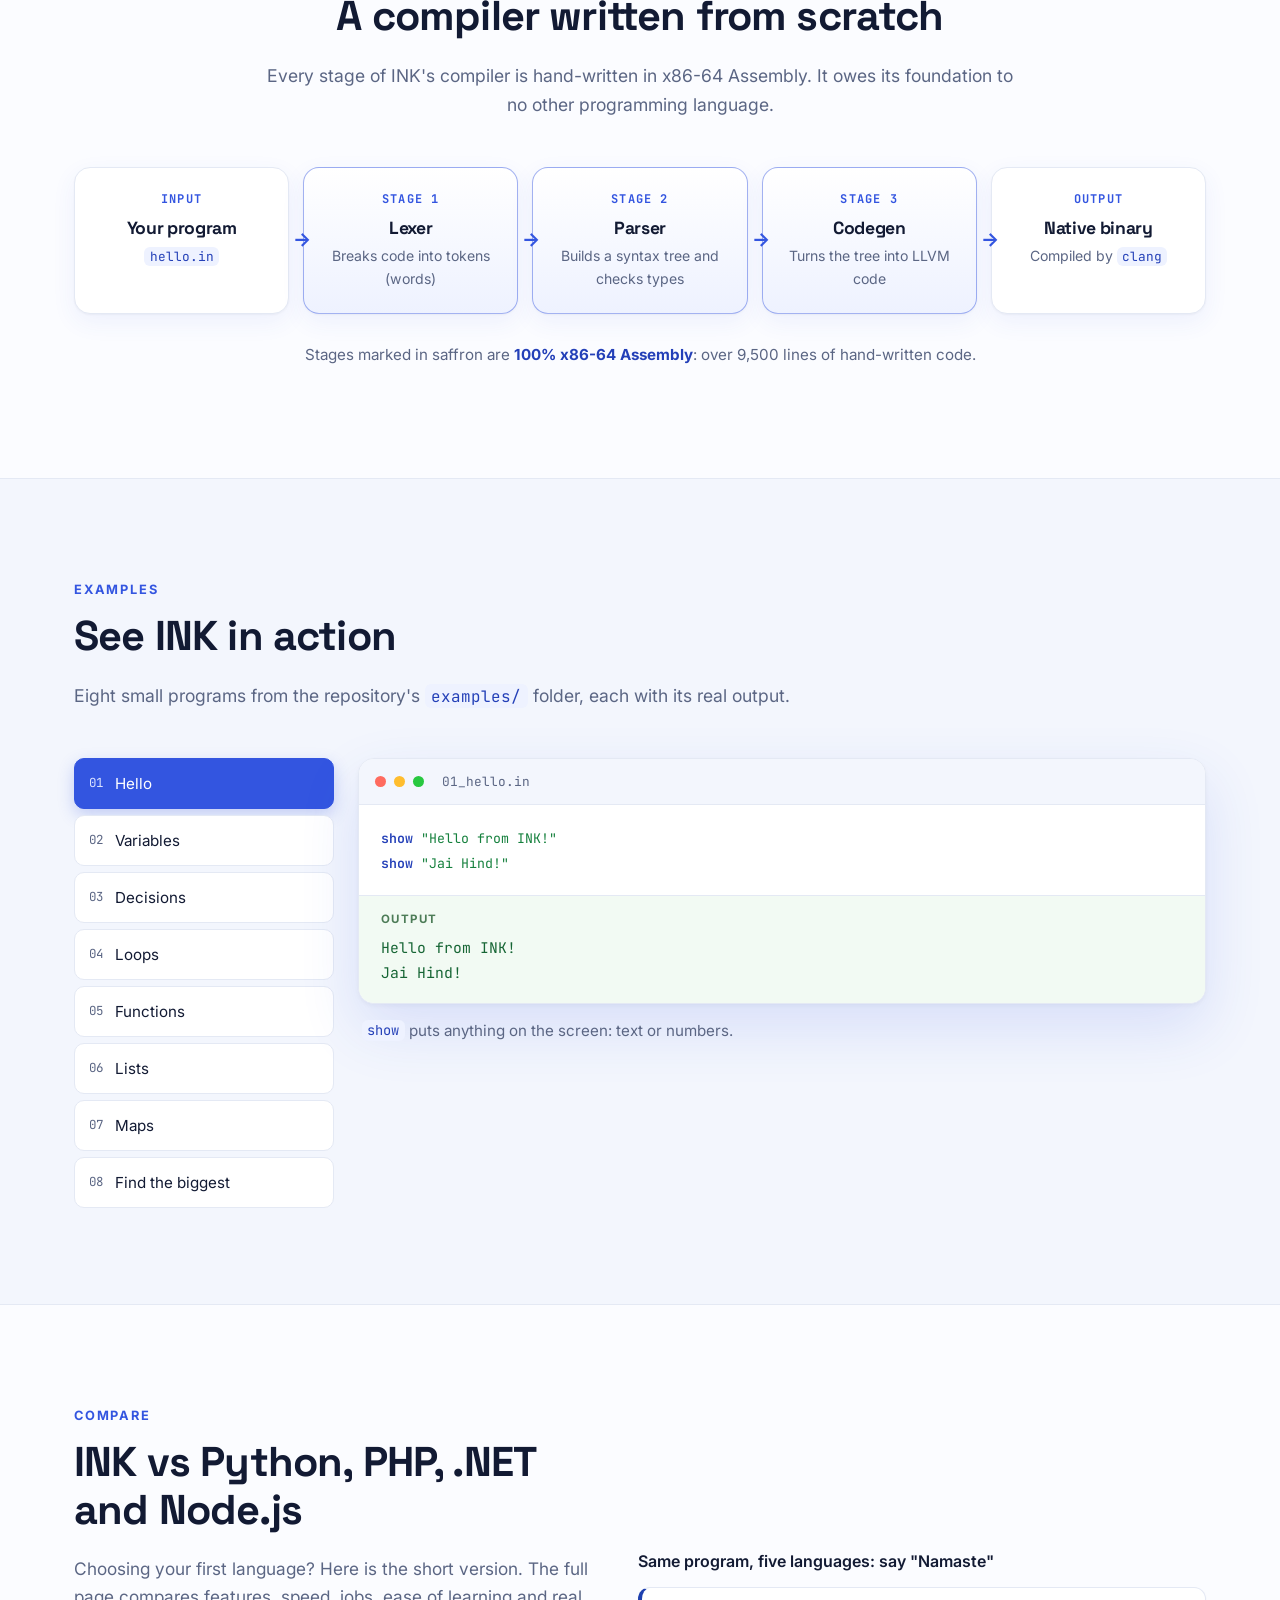
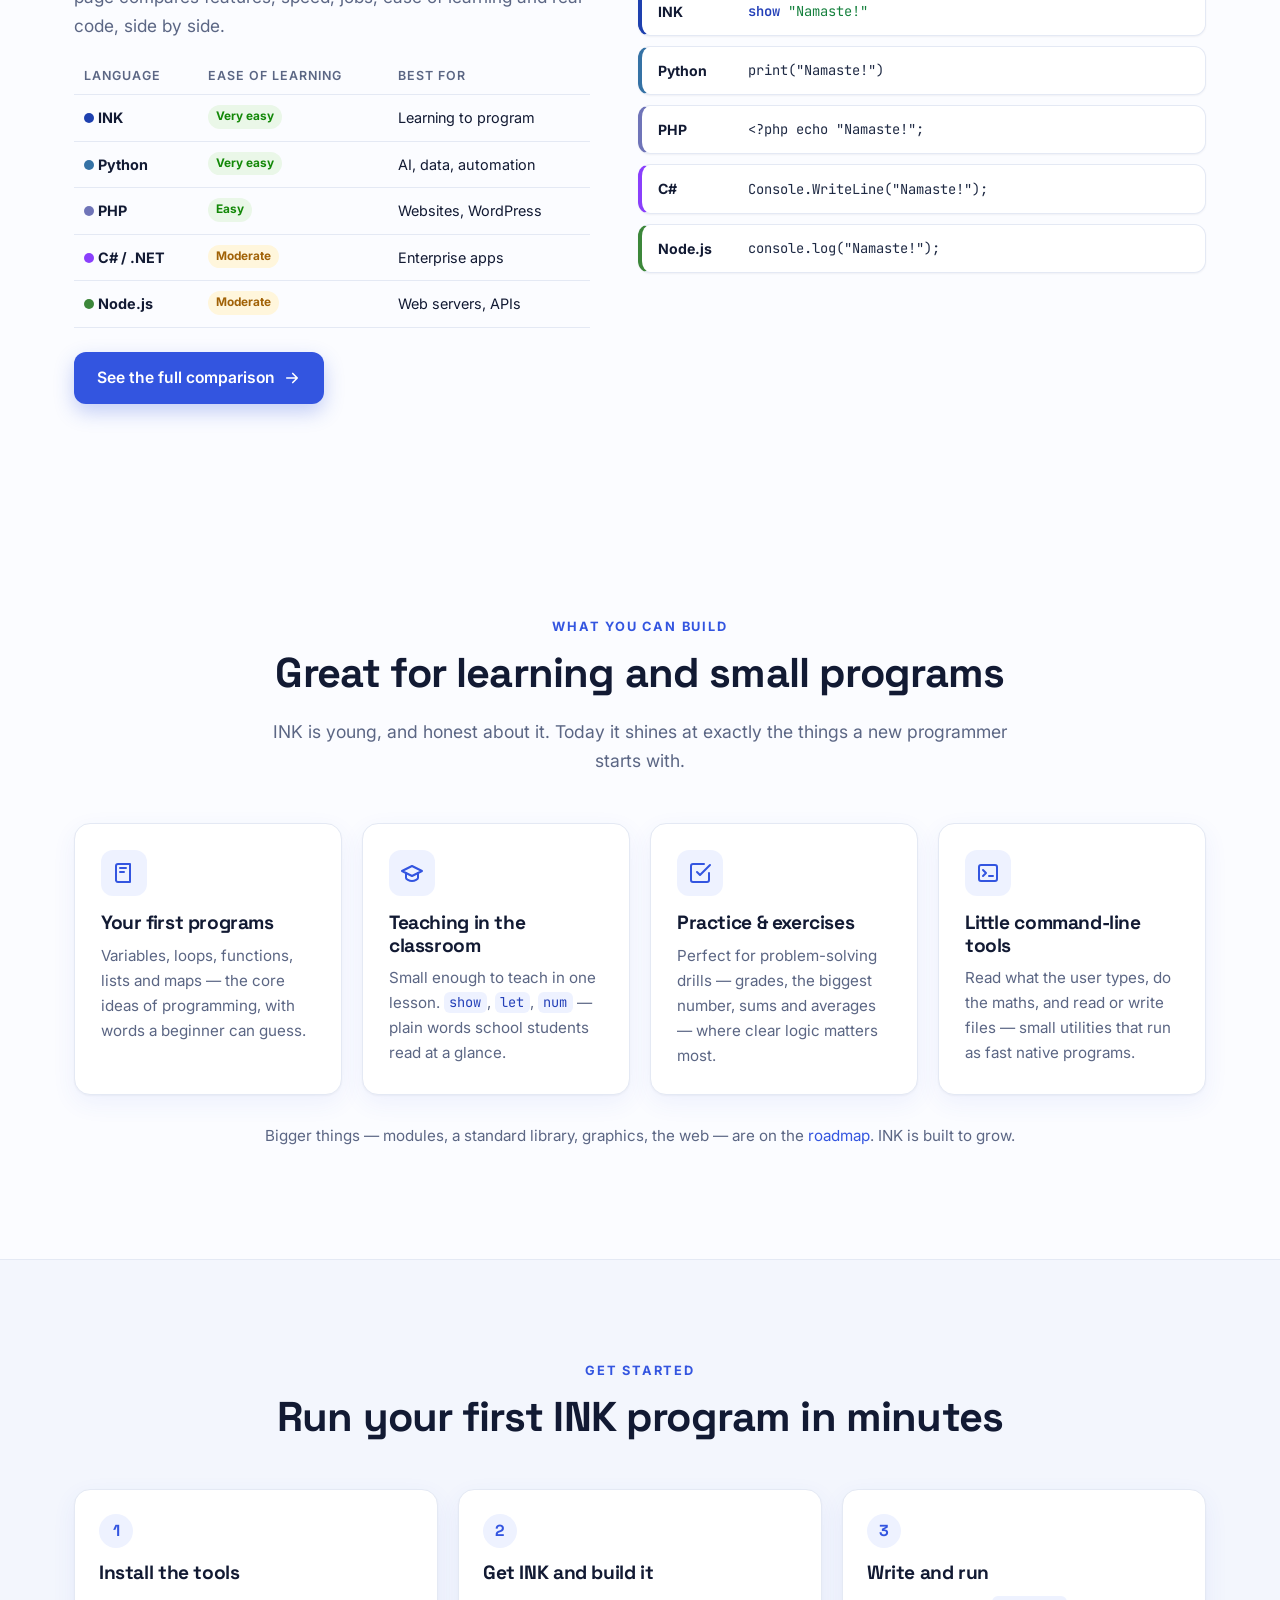
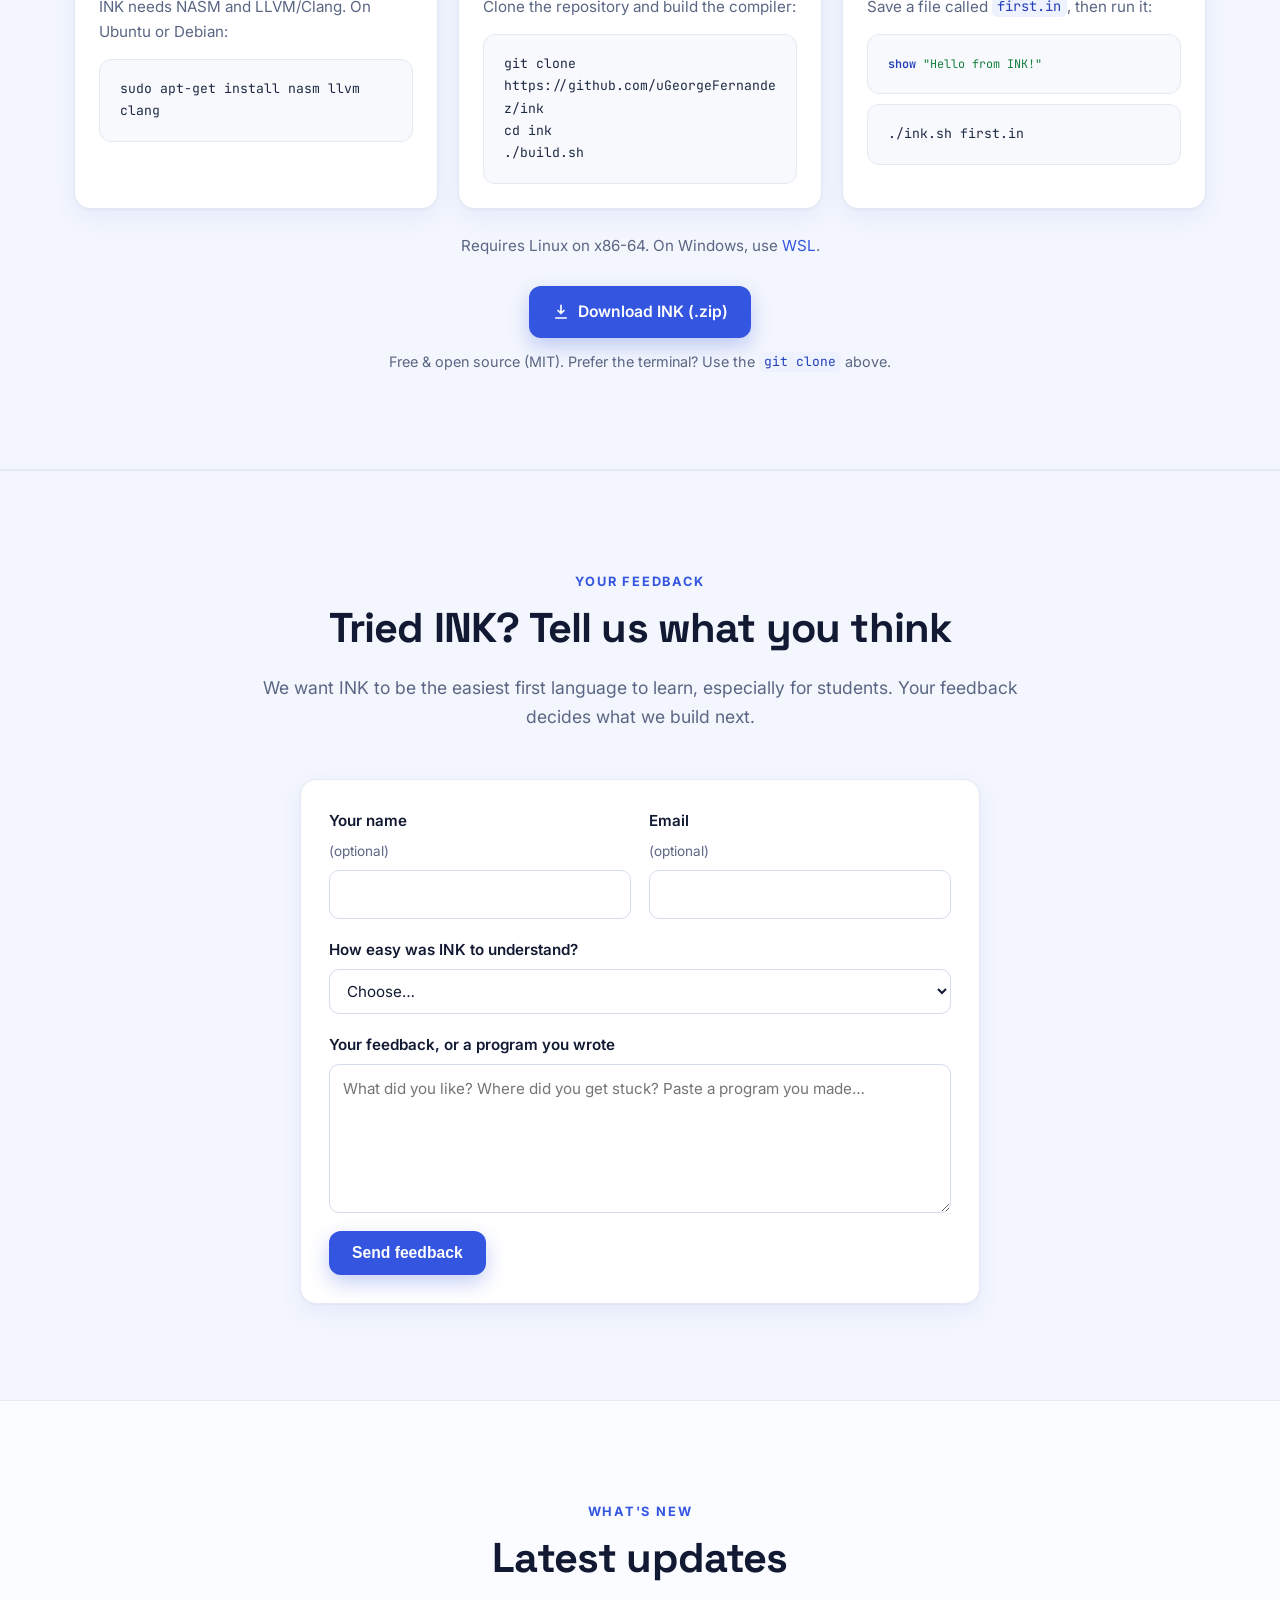
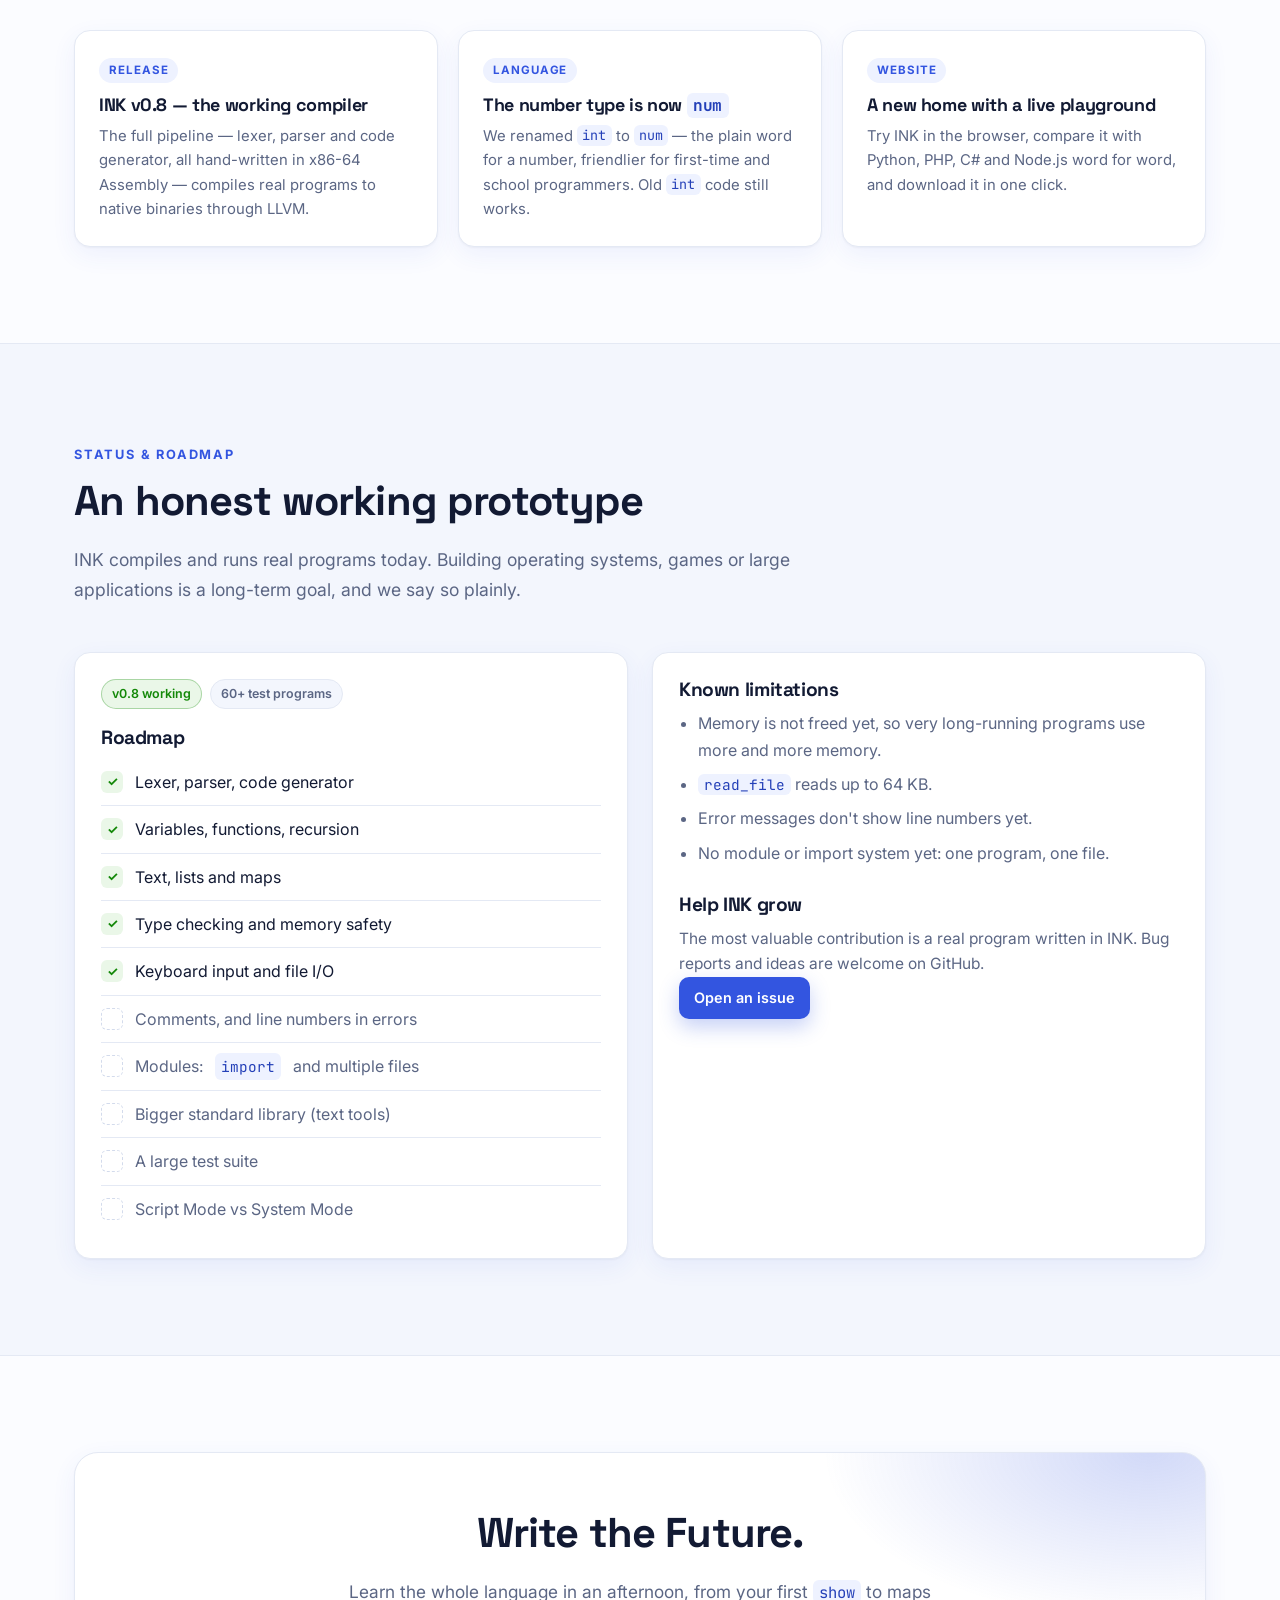
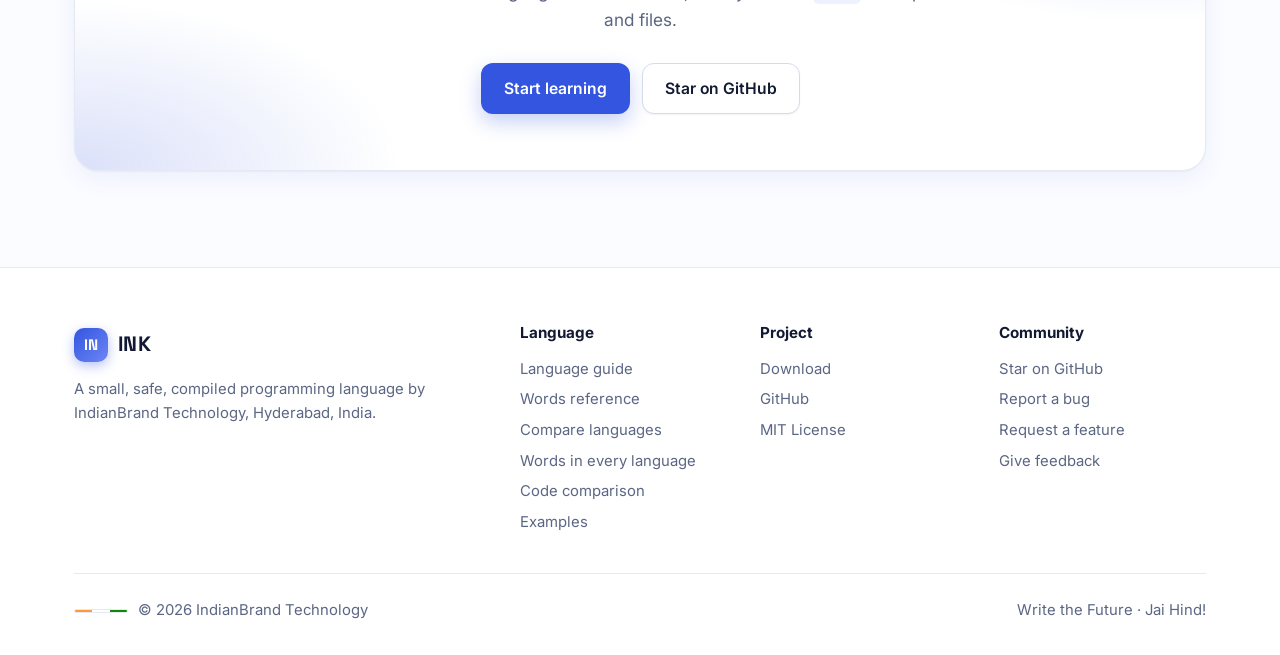
==== commit c54c54da: "Sync site to current main/website: playground, Download page, What's new, num, blue theme" ====
--- a/index.html
+++ b/index.html
@@ -33,12 +33,11 @@
     </button>
     <nav class="nav-links">
       <a href="#why">Why INK</a>
-      <a href="#examples">Examples</a>
+      <a href="download.html">Download</a>
       <a href="learn.html">Learn</a>
       <a href="compare.html">Compare</a>
       <a href="code.html">Code</a>
       <a href="words.html">Words</a>
-      <a href="#start">Get Started</a>
       <a href="#feedback">Feedback</a>
       <a class="btn btn-primary btn-sm" href="https://github.com/uGeorgeFernandez/ink">
         <svg viewBox="0 0 24 24" fill="currentColor"><path d="M12 .5a11.5 11.5 0 0 0-3.64 22.41c.58.1.79-.25.79-.56v-2c-3.2.7-3.88-1.37-3.88-1.37-.53-1.33-1.28-1.69-1.28-1.69-1.05-.72.08-.7.08-.7 1.16.08 1.77 1.19 1.77 1.19 1.03 1.77 2.7 1.26 3.36.96.1-.75.4-1.26.73-1.55-2.55-.29-5.24-1.28-5.24-5.69 0-1.26.45-2.29 1.19-3.1-.12-.29-.52-1.46.11-3.05 0 0 .97-.31 3.17 1.18a11 11 0 0 1 5.77 0c2.2-1.49 3.17-1.18 3.17-1.18.63 1.59.23 2.76.11 3.05.74.81 1.19 1.84 1.19 3.1 0 4.42-2.7 5.4-5.26 5.68.41.36.78 1.06.78 2.14v3.17c0 .31.21.67.8.56A11.5 11.5 0 0 0 12 .5Z"/></svg>
@@ -69,29 +68,58 @@
       </div>
     </div>
 
-    <div class="window" aria-label="INK code example">
-      <div class="window-bar"><i></i><i></i><i></i><span class="window-title">namaste.in</span></div>
-      <pre><code class="ink">show "Jai Hind!"
-
-fn greet(name: text) -&gt; text {
-    return "Namaste " + name
-}
-
-show greet("George")
-show greet("Priya")
-
-let scores = [72, 95, 88]
-show "Best: " + max(scores[1], scores[2])</code></pre>
-      <div class="output">
-        <span class="output-label">Output</span>
-        <pre>Jai Hind!
-Namaste George
-Namaste Priya
-Best: 95</pre>
-      </div>
+    <div class="hero-demo">
+      <div class="pg-tabs" id="pgTabs" role="tablist" aria-label="Try INK examples"></div>
+      <div class="window" id="playground">
+        <div class="window-bar">
+          <i></i><i></i><i></i>
+          <span class="window-title" id="pgFile">hello.in</span>
+          <button class="pg-run" id="pgRun" aria-label="Run this program">
+            <svg viewBox="0 0 24 24" fill="currentColor"><path d="M8 5v14l11-7z"/></svg>Run
+          </button>
+        </div>
+        <pre><code class="ink" id="pgCode">show "Namaste, India!"</code></pre>
+        <div class="output">
+          <span class="output-label">Output</span>
+          <pre id="pgOut">Namaste, India!</pre>
+        </div>
+      </div>
+      <p class="pg-caption">Real INK programs and their output — pick one and press <b>Run</b>. <a href="#download">Download INK</a> to write your own.</p>
     </div>
   </div>
 </div>
+
+<!-- Download -->
+<section class="soft" id="download">
+  <div class="container">
+    <div class="dl-grid">
+      <div>
+        <span class="kicker">Download</span>
+        <h2>Get INK — free &amp; open source</h2>
+        <p style="color:var(--text-muted);font-size:1.08rem;max-width:34em">INK is MIT-licensed and free forever. Download the latest release, build it with one command, and write your first program in minutes.</p>
+        <div class="dl-cta">
+          <a class="btn btn-primary btn-lg" href="https://github.com/uGeorgeFernandez/ink/archive/refs/heads/main.zip">
+            <svg viewBox="0 0 24 24" fill="none" stroke="currentColor" stroke-width="2.2" stroke-linecap="round" stroke-linejoin="round"><path d="M12 3v11M8 10l4 4 4-4M5 20h14"/></svg>
+            Download INK v0.8
+          </a>
+          <a class="btn btn-ghost" href="https://github.com/uGeorgeFernandez/ink">View on GitHub</a>
+        </div>
+        <p class="dl-sub">Or with git:&nbsp; <code>git clone https://github.com/uGeorgeFernandez/ink</code></p>
+      </div>
+      <div class="card dl-card">
+        <h3>What's inside</h3>
+        <ul class="dl-list">
+          <li>The INK compiler — lexer, parser, code generator</li>
+          <li>8 example programs to learn from</li>
+          <li>The Language Guide &amp; Words Reference</li>
+          <li><code>build.sh</code> and <code>ink.sh</code> — build and run</li>
+        </ul>
+        <h4>Requirements</h4>
+        <p class="dl-req">Linux on x86-64 with <code>nasm</code> and <code>clang</code>. On Windows, use <a href="https://learn.microsoft.com/windows/wsl/install">WSL</a>. Full steps in <a href="#start">Get started</a>.</p>
+      </div>
+    </div>
+  </div>
+</section>
 
 <!-- Why -->
 <section id="why">
@@ -333,8 +361,42 @@
   </div>
 </section>
 
+<!-- What you can build -->
+<section id="build">
+  <div class="container">
+    <div class="section-head center">
+      <span class="kicker">What you can build</span>
+      <h2>Great for learning and small programs</h2>
+      <p>INK is young, and honest about it. Today it shines at exactly the things a new programmer starts with.</p>
+    </div>
+    <div class="use-grid">
+      <div class="card use-card">
+        <div class="icon"><svg viewBox="0 0 24 24" fill="none" stroke="currentColor" stroke-width="2" stroke-linecap="round" stroke-linejoin="round"><path d="M4 19.5V5a2 2 0 0 1 2-2h12v18H6a2 2 0 0 1-2-1.5Z"/><path d="M8 7h6M8 11h4"/></svg></div>
+        <h3>Your first programs</h3>
+        <p>Variables, loops, functions, lists and maps — the core ideas of programming, with words a beginner can guess.</p>
+      </div>
+      <div class="card use-card">
+        <div class="icon"><svg viewBox="0 0 24 24" fill="none" stroke="currentColor" stroke-width="2" stroke-linecap="round" stroke-linejoin="round"><path d="M22 10 12 5 2 10l10 5 10-5Z"/><path d="M6 12v5c0 1 3 3 6 3s6-2 6-3v-5"/></svg></div>
+        <h3>Teaching in the classroom</h3>
+        <p>Small enough to teach in one lesson. <code>show</code>, <code>let</code>, <code>num</code> — plain words school students read at a glance.</p>
+      </div>
+      <div class="card use-card">
+        <div class="icon"><svg viewBox="0 0 24 24" fill="none" stroke="currentColor" stroke-width="2" stroke-linecap="round" stroke-linejoin="round"><path d="M9 11l3 3L22 4"/><path d="M21 12v7a2 2 0 0 1-2 2H5a2 2 0 0 1-2-2V5a2 2 0 0 1 2-2h11"/></svg></div>
+        <h3>Practice &amp; exercises</h3>
+        <p>Perfect for problem-solving drills — grades, the biggest number, sums and averages — where clear logic matters most.</p>
+      </div>
+      <div class="card use-card">
+        <div class="icon"><svg viewBox="0 0 24 24" fill="none" stroke="currentColor" stroke-width="2" stroke-linecap="round" stroke-linejoin="round"><rect x="3" y="4" width="18" height="16" rx="2"/><path d="m7 9 3 3-3 3M13 15h4"/></svg></div>
+        <h3>Little command-line tools</h3>
+        <p>Read what the user types, do the maths, and read or write files — small utilities that run as fast native programs.</p>
+      </div>
+    </div>
+    <p class="use-note">Bigger things — modules, a standard library, graphics, the web — are on the <a href="#roadmap">roadmap</a>. INK is built to grow.</p>
+  </div>
+</section>
+
 <!-- Get started -->
-<section id="start">
+<section class="soft" id="start">
   <div class="container">
     <div class="section-head center">
       <span class="kicker">Get started</span>
@@ -408,6 +470,33 @@
   </div>
 </section>
 
+<!-- What's new -->
+<section id="news">
+  <div class="container">
+    <div class="section-head center">
+      <span class="kicker">What's new</span>
+      <h2>Latest updates</h2>
+    </div>
+    <div class="news-list">
+      <article class="news-item">
+        <span class="news-tag">Release</span>
+        <h3>INK v0.8 — the working compiler</h3>
+        <p>The full pipeline — lexer, parser and code generator, all hand-written in x86-64 Assembly — compiles real programs to native binaries through LLVM.</p>
+      </article>
+      <article class="news-item">
+        <span class="news-tag">Language</span>
+        <h3>The number type is now <code>num</code></h3>
+        <p>We renamed <code>int</code> to <code>num</code> — the plain word for a number, friendlier for first-time and school programmers. Old <code>int</code> code still works.</p>
+      </article>
+      <article class="news-item">
+        <span class="news-tag">Website</span>
+        <h3>A new home with a live playground</h3>
+        <p>Try INK in the browser, compare it with Python, PHP, C# and Node.js word for word, and download it in one click.</p>
+      </article>
+    </div>
+  </div>
+</section>
+
 <!-- Status & roadmap -->
 <section class="soft" id="roadmap">
   <div class="container">
@@ -481,9 +570,16 @@
       </div>
       <div>
         <h4>Project</h4>
+        <a href="download.html">Download</a>
         <a href="https://github.com/uGeorgeFernandez/ink">GitHub</a>
+        <a href="https://github.com/uGeorgeFernandez/ink/blob/main/LICENSE">MIT License</a>
+      </div>
+      <div>
+        <h4>Community</h4>
+        <a href="https://github.com/uGeorgeFernandez/ink">Star on GitHub</a>
         <a href="https://github.com/uGeorgeFernandez/ink/issues">Report a bug</a>
-        <a href="https://github.com/uGeorgeFernandez/ink/blob/main/LICENSE">MIT License</a>
+        <a href="https://github.com/uGeorgeFernandez/ink/issues/new">Request a feature</a>
+        <a href="index.html#feedback">Give feedback</a>
       </div>
     </div>
     <div class="foot-bottom">
--- a/assets/style.css
+++ b/assets/style.css
@@ -338,7 +338,7 @@
 
 /* footer */
 footer { background: #fff; border-top: 1px solid var(--border); color: var(--text-muted); padding: 56px 0 32px; font-size: .93rem; }
-.foot-grid { display: grid; grid-template-columns: 2fr 1fr 1fr; gap: 32px; margin-bottom: 36px; }
+.foot-grid { display: grid; grid-template-columns: 2fr 1fr 1fr 1fr; gap: 32px; margin-bottom: 36px; }
 footer h4 { font-size: .95rem; margin-bottom: 12px; font-family: var(--font); letter-spacing: 0; }
 footer a { color: var(--text-muted); display: block; padding: 3px 0; }
 footer a:hover { color: var(--primary); }
@@ -641,3 +641,57 @@
 .ff-note { font-size: .9rem; color: var(--text-muted); }
 .ff-note.ok { color: var(--green); font-weight: 600; }
 .ff-note.err { color: #b91c1c; }
+
+/* ---------- Try INK playground (hero) ---------- */
+.hero-demo { min-width: 0; }
+.pg-tabs { display: flex; flex-wrap: wrap; gap: 6px; margin-bottom: 12px; }
+.pg-tab { font: inherit; font-size: .82rem; font-weight: 600; cursor: pointer; padding: 5px 13px; border-radius: 999px; border: 1px solid var(--border-strong); background: #fff; color: var(--text-muted); transition: all .15s ease; }
+.pg-tab:hover { border-color: var(--primary); color: var(--primary); }
+.pg-tab.active { background: var(--primary); border-color: var(--primary); color: #fff; box-shadow: 0 4px 12px rgba(51, 85, 224, .25); }
+#playground .window-bar { align-items: center; }
+.pg-run { margin-left: auto; display: inline-flex; align-items: center; gap: 6px; font: inherit; font-size: .82rem; font-weight: 700; cursor: pointer; padding: 5px 14px; border-radius: 8px; border: 0; background: var(--primary); color: #fff; }
+.pg-run:hover { background: var(--primary-deep); }
+.pg-run svg { width: 13px; height: 13px; }
+#playground pre { min-height: 148px; }
+#pgOut.pg-running { color: var(--text-muted); font-style: italic; }
+.pg-caption { color: var(--text-muted); font-size: .9rem; margin: 14px 2px 0; text-align: center; }
+.pg-caption a { font-weight: 600; }
+
+/* ---------- Download section ---------- */
+.dl-grid { display: grid; grid-template-columns: 1.1fr .9fr; gap: 44px; align-items: center; }
+@media (max-width: 860px) { .dl-grid { grid-template-columns: 1fr; gap: 28px; } }
+.dl-cta { display: flex; flex-wrap: wrap; gap: 12px; margin: 24px 0 14px; }
+.btn-lg { padding: 15px 28px; font-size: 1.05rem; }
+.dl-sub { color: var(--text-muted); font-size: .92rem; }
+.dl-sub code { font-size: .84rem; }
+.dl-card h4 { font-size: .82rem; text-transform: uppercase; letter-spacing: .08em; color: var(--text-muted); margin: 20px 0 8px; font-family: var(--font); }
+.dl-list { list-style: none; margin: 0; padding: 0; display: grid; gap: 10px; }
+.dl-list li { position: relative; padding-left: 28px; color: var(--text); font-size: .95rem; }
+.dl-list li::before { content: "✓"; position: absolute; left: 0; top: 0; color: var(--green); font-weight: 700; }
+.dl-req { color: var(--text-muted); font-size: .93rem; margin: 0; }
+
+/* ---------- Download page: release card ---------- */
+.release-card { display: grid; grid-template-columns: 1.4fr 1fr; gap: 36px; align-items: center; background: var(--surface); border: 1px solid var(--border); border-radius: 20px; padding: 36px; box-shadow: var(--shadow-lg); }
+@media (max-width: 760px) { .release-card { grid-template-columns: 1fr; gap: 24px; padding: 24px; } }
+.release-tag { display: inline-block; font-size: .75rem; font-weight: 700; letter-spacing: .08em; text-transform: uppercase; color: var(--primary); background: var(--primary-soft); padding: 4px 11px; border-radius: 999px; margin-bottom: 12px; }
+.release-main h2 { font-size: 2.4rem; margin-bottom: 8px; }
+.release-main > p { color: var(--text-muted); max-width: 34em; }
+.release-facts { list-style: none; margin: 0; padding: 0; display: grid; gap: 1px; background: var(--border); border: 1px solid var(--border); border-radius: 12px; overflow: hidden; }
+.release-facts li { display: flex; justify-content: space-between; gap: 16px; background: var(--bg-soft); padding: 12px 16px; font-size: .92rem; }
+.release-facts span { color: var(--text-muted); }
+.release-facts b { color: var(--text); text-align: right; }
+
+/* ---------- What you can build ---------- */
+.use-grid { display: grid; grid-template-columns: repeat(auto-fit, minmax(240px, 1fr)); gap: 20px; }
+.use-card .icon { width: 46px; height: 46px; border-radius: 12px; display: grid; place-items: center; background: linear-gradient(135deg, var(--saffron-soft), var(--primary-soft)); color: var(--primary); margin-bottom: 16px; }
+.use-card .icon svg { width: 24px; height: 24px; }
+.use-card h3 { margin-bottom: 8px; }
+.use-card p { color: var(--text-muted); font-size: .95rem; margin: 0; }
+.use-note { text-align: center; color: var(--text-muted); margin-top: 28px; font-size: .95rem; }
+
+/* ---------- What's new ---------- */
+.news-list { display: grid; grid-template-columns: repeat(auto-fit, minmax(280px, 1fr)); gap: 20px; }
+.news-item { background: var(--surface); border: 1px solid var(--border); border-radius: var(--radius); padding: 24px; box-shadow: var(--shadow); }
+.news-tag { display: inline-block; font-size: .72rem; font-weight: 700; letter-spacing: .08em; text-transform: uppercase; color: var(--primary); background: var(--primary-soft); padding: 3px 10px; border-radius: 999px; margin-bottom: 12px; }
+.news-item h3 { font-size: 1.12rem; margin-bottom: 8px; }
+.news-item p { color: var(--text-muted); font-size: .93rem; margin: 0; }
